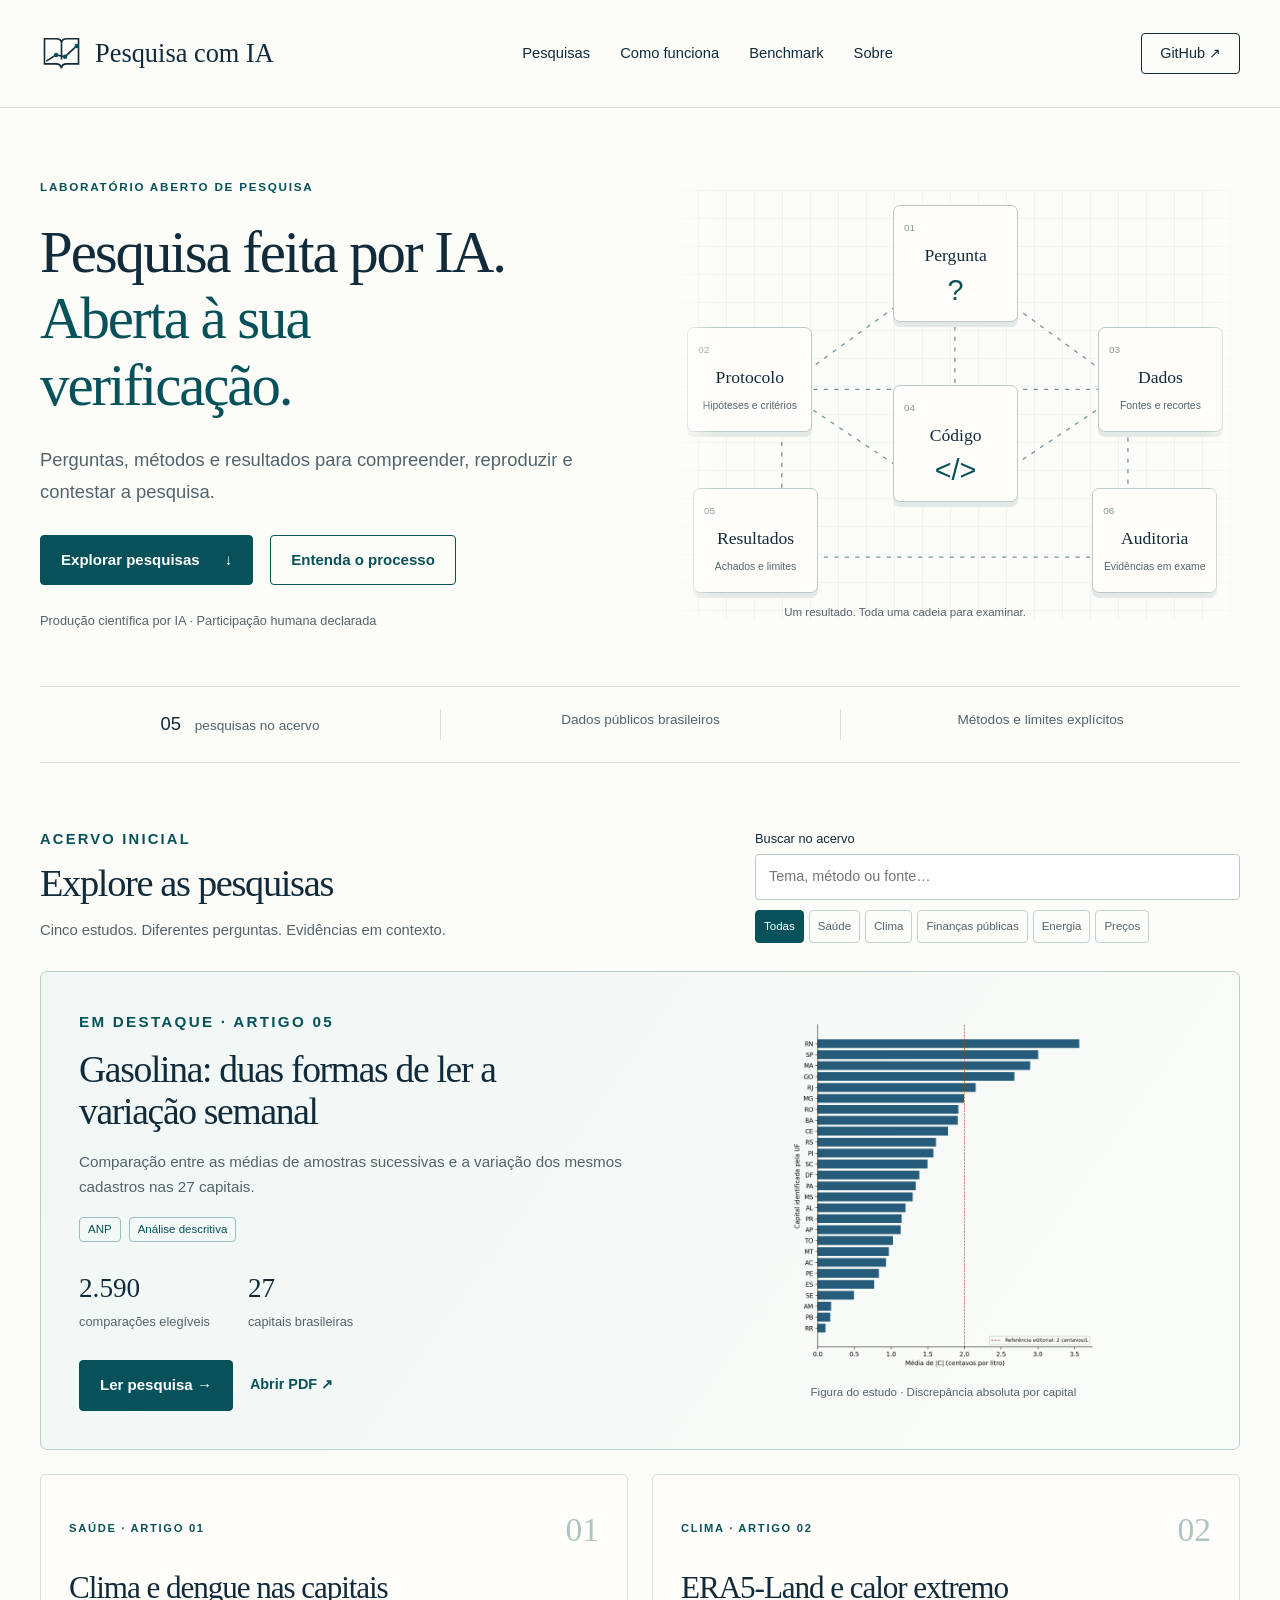
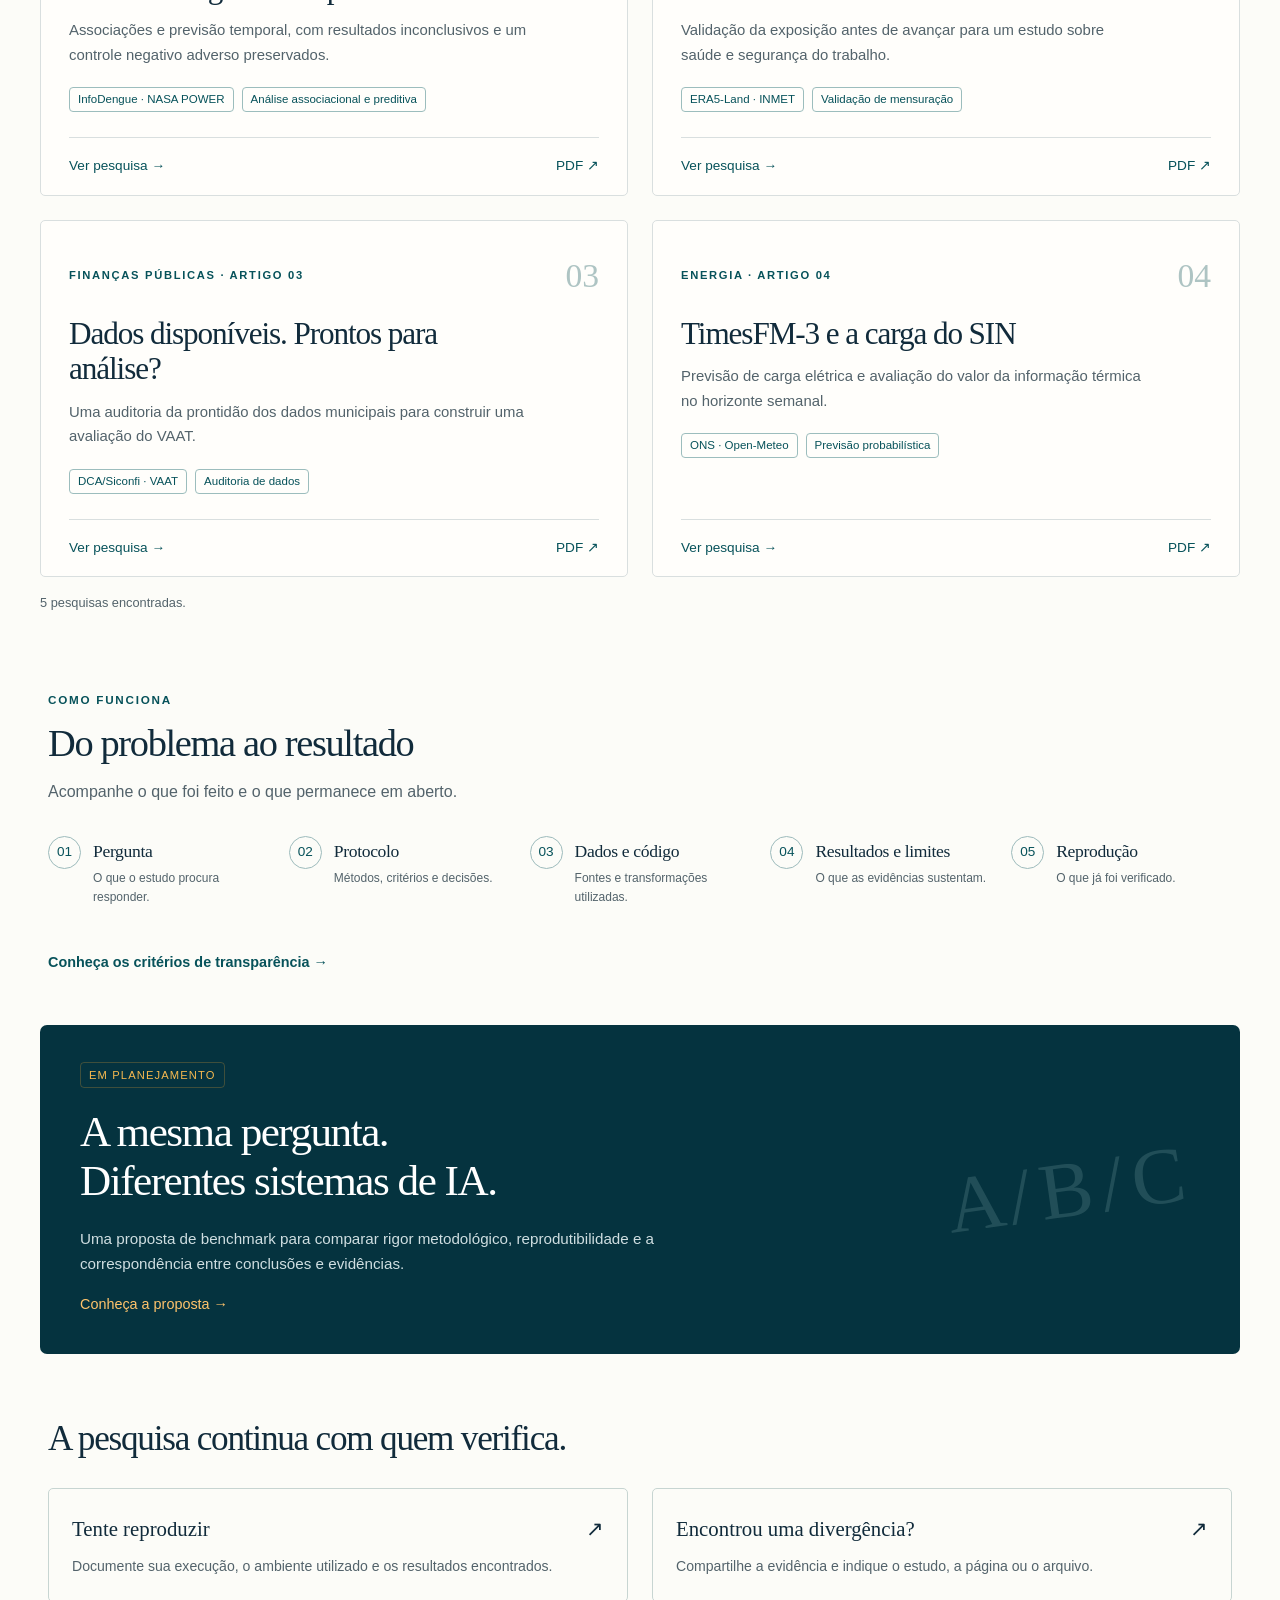
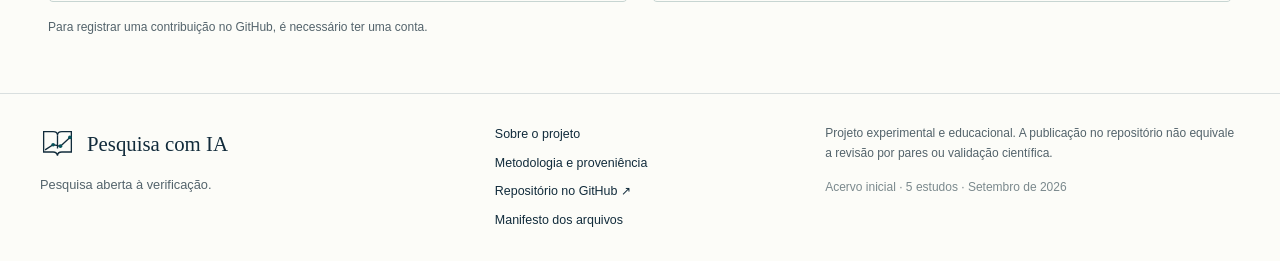
==== index.html @ 9bed21d7 "Publica edição inicial com cinco estudos e sete PDFs Homepage, páginas dos estudos, metodologia, man" ====
<!doctype html><html lang="pt-BR"><head><meta charset="utf-8"><meta name="viewport" content="width=device-width, initial-scale=1"><title>Pesquisa aberta à verificação | Pesquisa com IA</title><meta name="description" content="Cinco pesquisas conduzidas por IA sobre dados públicos brasileiros. Consulte os manuscritos, os métodos e os limites de cada estudo."><meta name="theme-color" content="#073d45"><link rel="canonical" href="https://pesquisacomia.com.br/"><link rel="icon" href="favicon.svg" type="image/svg+xml"><link rel="stylesheet" href="style.css"><script src="app.js" defer></script></head><body><a class="skip" href="#conteudo">Pular para o conteúdo</a><header class="header"><a class="brand" href="index.html"><svg viewBox="0 0 48 44" aria-hidden="true"><path d="M5 5h13q6 0 6 5 0-5 6-5h13v28H30q-6 0-6 5-1-5-6-5H5Z"/><path d="M24 10v18M7 30l11-7 10 2 13-12"/><circle cx="18" cy="23" r="2.5"/><circle cx="28" cy="25" r="2.5"/><circle cx="41" cy="13" r="2.5"/></svg><span>Pesquisa com IA</span></a><nav aria-label="Navegação principal"><a href="index.html#pesquisas">Pesquisas</a><a href="metodologia.html">Como funciona</a><a href="index.html#benchmark">Benchmark</a><a href="sobre.html">Sobre</a></nav><a class="github" href="https://github.com/ltbltbltb2/pesquisacomia">GitHub <span aria-hidden="true">↗</span></a></header><main id="conteudo"><section class="hero"><div class="hero-copy"><p class="eyebrow">LABORATÓRIO ABERTO DE PESQUISA</p><h1>Pesquisa feita por IA.<br><em>Aberta à sua<br class="desktop-break"> verificação.</em></h1><p class="lead">Perguntas, métodos e resultados para compreender, reproduzir e contestar a pesquisa.</p><div class="actions"><a class="button" href="#pesquisas">Explorar pesquisas <span aria-hidden="true">↓</span></a><a class="button secondary" href="metodologia.html">Entenda o processo</a></div><p class="hero-caption">Produção científica por IA · Participação humana declarada</p></div><div class="evidence-map" role="img" aria-label="Cadeia de evidências: pergunta, protocolo, dados, código, resultados e auditoria"><svg class="connections" viewBox="0 0 520 410" aria-hidden="true"><path d="M260 70L95 190L260 300L425 190Z M260 70V300 M95 190H425 M95 190V350H425V190"/></svg><div class="map-node question"><span>01</span><strong>Pergunta</strong><b>?</b></div><div class="map-node protocol"><span>02</span><strong>Protocolo</strong><i>Hipóteses e critérios</i></div><div class="map-node data"><span>03</span><strong>Dados</strong><i>Fontes e recortes</i></div><div class="map-node code"><span>04</span><strong>Código</strong><b>&lt;/&gt;</b></div><div class="map-node results"><span>05</span><strong>Resultados</strong><i>Achados e limites</i></div><div class="map-node audit"><span>06</span><strong>Auditoria</strong><i>Evidências em exame</i></div><p>Um resultado. Toda uma cadeia para examinar.</p></div></section>
<div class="fact-strip"><span><strong>05</strong> pesquisas no acervo</span><span>Dados públicos brasileiros</span><span>Métodos e limites explícitos</span></div>
<section id="pesquisas" class="research"><div class="section-head"><div><p class="eyebrow">ACERVO INICIAL</p><h2>Explore as pesquisas</h2><p>Cinco estudos. Diferentes perguntas. Evidências em contexto.</p></div><div class="search-controls" hidden><label for="search">Buscar no acervo</label><input id="search" type="search" placeholder="Tema, método ou fonte…"><div class="filters" role="group" aria-label="Filtrar por tema"><button type="button" data-filter="Todas" aria-pressed="true">Todas</button><button type="button" data-filter="Saúde" aria-pressed="false">Saúde</button><button type="button" data-filter="Clima" aria-pressed="false">Clima</button><button type="button" data-filter="Finanças públicas" aria-pressed="false">Finanças públicas</button><button type="button" data-filter="Energia" aria-pressed="false">Energia</button><button type="button" data-filter="Preços" aria-pressed="false">Preços</button></div></div></div>
<article class="featured" data-category="Preços" data-search="Gasolina ANP preços amostras cadastros análise descritiva"><div><p class="eyebrow">EM DESTAQUE · ARTIGO 05</p><h3><a href="pesquisa-05.html">Gasolina: duas formas de ler a variação semanal</a></h3><p>Comparação entre as médias de amostras sucessivas e a variação dos mesmos cadastros nas 27 capitais.</p><div class="tags"><span>ANP</span><span>Análise descritiva</span></div><div class="feature-facts"><div><strong>2.590</strong><span>comparações elegíveis</span></div><div><strong>27</strong><span>capitais brasileiras</span></div></div><div class="actions"><a class="button" href="pesquisa-05.html">Ler pesquisa →</a><a class="text-link" href="artigo-05.pdf">Abrir PDF ↗</a></div></div><figure><img src="gasolina-capitais.png" alt="Gráfico do artigo 5: discrepância absoluta média por capital, com referência editorial de dois centavos" width="1000" height="1100"><figcaption>Figura do estudo · Discrepância absoluta por capital</figcaption></figure></article>
<div class="study-grid"><article class="study-card" data-category="Saúde" data-search="Clima e dengue nas capitais Clima e dengue nas 27 capitais brasileiras: associações não lineares e valor preditivo incremental em validação temporal retrospectiva, 2021–2025 Saúde InfoDengue · NASA POWER Análise associacional e preditiva"><div class="card-top"><span class="eyebrow">Saúde · ARTIGO 01</span><span class="article-num" aria-hidden="true">01</span></div><h3><a href="pesquisa-01.html">Clima e dengue nas capitais</a></h3><p>Associações e previsão temporal, com resultados inconclusivos e um controle negativo adverso preservados.</p><div class="tags"><span>InfoDengue · NASA POWER</span><span>Análise associacional e preditiva</span></div><div class="card-bottom"><a href="pesquisa-01.html">Ver pesquisa <span aria-hidden="true">→</span></a><a href="artigo-01.pdf" aria-label="Abrir PDF do artigo 01">PDF ↗</a></div></article><article class="study-card" data-category="Clima" data-search="ERA5-Land e calor extremo ERA5-Land como proxy de calor extremo para saúde e segurança do trabalho: validação pré-especificada em 457 segmentos de estações automáticas do INMET, Brasil, 2007–2018 Clima ERA5-Land · INMET Validação de mensuração"><div class="card-top"><span class="eyebrow">Clima · ARTIGO 02</span><span class="article-num" aria-hidden="true">02</span></div><h3><a href="pesquisa-02.html">ERA5-Land e calor extremo</a></h3><p>Validação da exposição antes de avançar para um estudo sobre saúde e segurança do trabalho.</p><div class="tags"><span>ERA5-Land · INMET</span><span>Validação de mensuração</span></div><div class="card-bottom"><a href="pesquisa-02.html">Ver pesquisa <span aria-hidden="true">→</span></a><a href="artigo-02.pdf" aria-label="Abrir PDF do artigo 02">PDF ↗</a></div></article><article class="study-card" data-category="Finanças públicas" data-search="Dados disponíveis. Prontos para análise? Disponibilidade formal não é prontidão analítica: auditoria reprodutível da DCA/Siconfi para avaliação municipal do VAAT Finanças públicas DCA/Siconfi · VAAT Auditoria de dados"><div class="card-top"><span class="eyebrow">Finanças públicas · ARTIGO 03</span><span class="article-num" aria-hidden="true">03</span></div><h3><a href="pesquisa-03.html">Dados disponíveis. Prontos para análise?</a></h3><p>Uma auditoria da prontidão dos dados municipais para construir uma avaliação do VAAT.</p><div class="tags"><span>DCA/Siconfi · VAAT</span><span>Auditoria de dados</span></div><div class="card-bottom"><a href="pesquisa-03.html">Ver pesquisa <span aria-hidden="true">→</span></a><a href="artigo-03.pdf" aria-label="Abrir PDF do artigo 03">PDF ↗</a></div></article><article class="study-card" data-category="Energia" data-search="TimesFM-3 e a carga do SIN TimesFM-3 zero-shot na previsão pontual e probabilística da carga horária do SIN: valor da proxy térmica futura no horizonte semanal e ausência de evidência de ganho multivariado global Energia ONS · Open-Meteo Previsão probabilística"><div class="card-top"><span class="eyebrow">Energia · ARTIGO 04</span><span class="article-num" aria-hidden="true">04</span></div><h3><a href="pesquisa-04.html">TimesFM-3 e a carga do SIN</a></h3><p>Previsão de carga elétrica e avaliação do valor da informação térmica no horizonte semanal.</p><div class="tags"><span>ONS · Open-Meteo</span><span>Previsão probabilística</span></div><div class="card-bottom"><a href="pesquisa-04.html">Ver pesquisa <span aria-hidden="true">→</span></a><a href="artigo-04.pdf" aria-label="Abrir PDF do artigo 04">PDF ↗</a></div></article></div><p class="empty" hidden>Nenhuma pesquisa encontrada. Tente outro termo ou selecione “Todas”.</p><p class="results-count" aria-live="polite" hidden>5 pesquisas encontradas.</p></section>
<section class="process"><div><p class="eyebrow">COMO FUNCIONA</p><h2>Do problema ao resultado</h2><p>Acompanhe o que foi feito e o que permanece em aberto.</p></div><ol><li><span>01</span><div><h3>Pergunta</h3><p>O que o estudo procura responder.</p></div></li><li><span>02</span><div><h3>Protocolo</h3><p>Métodos, critérios e decisões.</p></div></li><li><span>03</span><div><h3>Dados e código</h3><p>Fontes e transformações utilizadas.</p></div></li><li><span>04</span><div><h3>Resultados e limites</h3><p>O que as evidências sustentam.</p></div></li><li><span>05</span><div><h3>Reprodução</h3><p>O que já foi verificado.</p></div></li></ol><a class="text-link" href="metodologia.html">Conheça os critérios de transparência →</a></section>
<section class="benchmark" id="benchmark"><span class="badge">EM PLANEJAMENTO</span><h2>A mesma pergunta.<br>Diferentes sistemas de IA.</h2><p>Uma proposta de benchmark para comparar rigor metodológico, reprodutibilidade e a correspondência entre conclusões e evidências.</p><a href="sobre.html#benchmark">Conheça a proposta →</a><div class="benchmark-mark" aria-hidden="true">A / B / C</div></section>
<section class="participate"><h2>A pesquisa continua com quem verifica.</h2><div><a href="https://github.com/ltbltbltb2/pesquisacomia/issues/new?title=Relato%20de%20reproducao"><strong>Tente reproduzir <span>↗</span></strong><p>Documente sua execução, o ambiente utilizado e os resultados encontrados.</p></a><a href="https://github.com/ltbltbltb2/pesquisacomia/issues/new?title=Relato%20de%20divergencia"><strong>Encontrou uma divergência? <span>↗</span></strong><p>Compartilhe a evidência e indique o estudo, a página ou o arquivo.</p></a></div><p class="small">Para registrar uma contribuição no GitHub, é necessário ter uma conta.</p></section></main><footer><div><a class="brand" href="index.html"><svg viewBox="0 0 48 44" aria-hidden="true"><path d="M5 5h13q6 0 6 5 0-5 6-5h13v28H30q-6 0-6 5-1-5-6-5H5Z"/><path d="M24 10v18M7 30l11-7 10 2 13-12"/><circle cx="18" cy="23" r="2.5"/><circle cx="28" cy="25" r="2.5"/><circle cx="41" cy="13" r="2.5"/></svg><span>Pesquisa com IA</span></a><p>Pesquisa aberta à verificação.</p></div><div class="footerlinks"><a href="sobre.html">Sobre o projeto</a><a href="metodologia.html">Metodologia e proveniência</a><a href="https://github.com/ltbltbltb2/pesquisacomia">Repositório no GitHub ↗</a><a href="manifesto-arquivos.json">Manifesto dos arquivos</a></div><p class="disclaimer">Projeto experimental e educacional. A publicação no repositório não equivale a revisão por pares ou validação científica.<br><span>Acervo inicial · 5 estudos · Setembro de 2026</span></p></footer></body></html>
---- style.css ----
:root{--ink:#112b3b;--teal:#07525a;--dark:#05333f;--muted:#53636b;--line:#d9dfdf;--paper:#fcfcf8;--pale:#edf5f3;--gold:#ba7420}*{box-sizing:border-box}html{scroll-behavior:smooth;scroll-padding-top:2rem}body{margin:0;background:var(--paper);color:var(--ink);font-family:Arial,Helvetica,sans-serif;font-size:16px;line-height:1.65}a{color:inherit;text-decoration:none}a:hover{text-decoration:underline;text-underline-offset:5px}button,input{font:inherit}button,a,input{touch-action:manipulation}a:focus-visible,button:focus-visible,input:focus-visible{outline:3px solid #bb7c22;outline-offset:5px}h1,h2,h3,p{margin-top:0}h1,h2,h3{font-family:Georgia,'Times New Roman',serif;font-weight:400;line-height:1.13;letter-spacing:-.035em}h1{font-size:clamp(2.8rem,4.6vw,4.8rem)}h2{font-size:clamp(2rem,3vw,3rem)}h3{font-size:1.75rem}p{color:var(--muted)}em{font-style:normal;color:var(--teal)}img{max-width:100%;height:auto}.header,main,footer{max-width:1280px;margin:auto;padding-left:40px;padding-right:40px}.header{height:108px;display:flex;align-items:center;justify-content:space-between;border-bottom:1px solid var(--line);gap:25px}.brand{display:flex;align-items:center;gap:12px;font-family:Georgia,serif;font-size:1.65rem;white-space:nowrap;line-height:1.2}.brand svg{width:43px;height:40px;fill:none;stroke:var(--ink);stroke-width:1.8}.brand svg circle{fill:var(--teal);stroke:none}.header nav{display:flex;gap:30px;font-size:.92rem}.github{border:1px solid var(--ink);padding:8px 18px;border-radius:4px;font-size:.9rem;white-space:nowrap}.skip{position:absolute;top:-100px;left:15px;background:var(--dark);color:white;padding:12px;z-index:5}.skip:focus{top:10px}.hero{display:grid;grid-template-columns:1.05fr 1fr;gap:32px;align-items:center;padding:70px 0 55px}.eyebrow{font-family:Arial,Helvetica,sans-serif;font-weight:700;letter-spacing:.15em;font-size:.73rem;line-height:1.6;text-transform:uppercase;color:var(--teal);margin-bottom:23px}.hero h1{margin-bottom:25px}.lead{font-size:1.15rem;max-width:620px;line-height:1.7}.actions{display:flex;align-items:center;gap:17px;flex-wrap:wrap;margin-top:28px}.button{display:inline-flex;align-items:center;justify-content:center;gap:25px;background:var(--teal);color:#fff;border:1px solid var(--teal);border-radius:4px;padding:13px 20px;font-size:.94rem;line-height:1.5;font-weight:600}.button:hover{background:var(--dark);text-decoration:none}.secondary{background:transparent;color:var(--teal)}.secondary:hover{background:var(--pale)}.hero-caption{font-size:.8rem;margin:25px 0 0}.evidence-map{height:430px;position:relative;background-image:linear-gradient(#d8e5df55 1px,transparent 1px),linear-gradient(90deg,#d8e5df55 1px,transparent 1px);background-size:28px 28px;mask-image:linear-gradient(90deg,transparent,#000 8%,#000 94%,transparent)}.connections{position:absolute;width:100%;height:100%;fill:none;stroke:#729396;stroke-width:1.2;stroke-dasharray:4 6}.map-node{position:absolute;width:125px;min-height:105px;background:#fffefb;border:1px solid #bbc9c8;border-radius:7px;box-shadow:0 5px 0 #e3e9e6;display:flex;flex-direction:column;align-items:center;padding:14px 10px;gap:5px}.map-node>span{font-size:.62rem;color:#7c9494;align-self:flex-start}.map-node strong{font-family:Georgia,serif;font-weight:400;font-size:1.1rem}.map-node b{font-size:1.8rem;color:var(--teal);font-weight:400;line-height:1.1}.map-node i{font-size:.65rem;font-style:normal;color:var(--muted)}.question{top:15px;left:calc(50% - 62px)}.protocol{top:137px;left:3%}.data{top:137px;right:3%}.code{top:195px;left:calc(50% - 62px)}.results{top:298px;left:4%}.audit{top:298px;right:4%}.evidence-map>p{position:absolute;bottom:-14px;font-size:.72rem;left:20%;text-align:center}.fact-strip{border-top:1px solid var(--line);border-bottom:1px solid var(--line);display:grid;grid-template-columns:repeat(3,1fr);padding:22px 0;font-size:.85rem;color:var(--muted);text-align:center}.fact-strip span+span{border-left:1px solid var(--line)}.fact-strip strong{font-size:1.15rem;color:var(--ink);font-weight:400;margin-right:10px}.research{padding-top:65px}.section-head{display:flex;justify-content:space-between;align-items:flex-end;gap:25px;margin-bottom:28px}.section-head .eyebrow{margin-bottom:10px}.section-head h2{margin-bottom:13px}.section-head p{margin-bottom:0;font-size:.92rem}.search-controls{max-width:485px;width:43%}.search-controls label{display:block;font-size:.8rem;margin-bottom:5px}.search-controls input{border:1px solid #b8c9c9;background:#fff;border-radius:4px;width:100%;padding:10px 13px;font-size:.9rem}.filters{display:flex;gap:5px;flex-wrap:wrap;margin-top:10px}.filters button{font-size:.72rem;line-height:1.3;background:transparent;border:1px solid #c5d1d1;border-radius:4px;padding:8px;cursor:pointer;color:var(--muted)}.filters button[aria-pressed=true]{background:var(--teal);color:white;border-color:var(--teal)}.featured{background:linear-gradient(125deg,#f0f7f5,#fafcf9);border:1px solid #b7cecd;border-radius:7px;display:grid;grid-template-columns:1.1fr 1fr;gap:40px;padding:38px;margin-bottom:24px;align-items:center}.featured .eyebrow{margin-bottom:15px}.featured h3{font-size:2.35rem;max-width:490px;margin-bottom:15px}.featured p{font-size:.95rem}.tags{display:flex;flex-wrap:wrap;gap:8px;font-size:.72rem;color:var(--teal);margin:18px 0}.tags span{border:1px solid #9cbdbd;border-radius:4px;padding:2px 8px}.feature-facts{display:flex;gap:38px;margin:24px 0}.feature-facts>div{display:flex;flex-direction:column}.feature-facts strong{font-size:1.7rem;font-weight:400;font-family:Georgia,serif}.feature-facts span{font-size:.8rem;color:var(--muted)}.text-link{font-size:.9rem;color:var(--teal);font-weight:600}.featured figure{margin:0;text-align:center}.featured figure img{display:block;margin:auto;max-height:355px;width:auto;mix-blend-mode:multiply}.featured figcaption{font-size:.72rem;color:var(--muted);margin-top:10px}.study-grid{display:grid;grid-template-columns:1fr 1fr;gap:24px}.study-card{border:1px solid var(--line);border-radius:5px;padding:27px 28px 0;background:#fffefb;display:flex;flex-direction:column}.card-top{display:flex;justify-content:space-between;align-items:center}.card-top .eyebrow{margin:0;font-size:.7rem}.article-num{font-family:Georgia,serif;font-size:2.1rem;color:#aec4c3}.study-card h3{font-size:1.95rem;margin:13px 0;max-width:420px}.study-card p{font-size:.93rem;margin-bottom:0;max-width:460px}.study-card .tags{margin:20px 0 25px}.card-bottom{display:flex;justify-content:space-between;border-top:1px solid var(--line);padding:17px 0;margin-top:auto;font-size:.85rem;color:var(--teal)}.empty{padding:35px;border:1px dashed var(--line);text-align:center}.results-count{font-size:.8rem;margin-top:15px}.process{padding:65px 8px 50px}.process h2{margin-bottom:14px}.process .eyebrow{margin-bottom:12px}.process ol{list-style:none;padding:0;display:grid;grid-template-columns:repeat(5,1fr);gap:20px;margin:30px 0}.process li{display:flex;gap:12px}.process li>span{border:1px solid #9dbbbc;border-radius:50%;height:33px;min-width:33px;display:grid;place-items:center;font-size:.85rem;color:var(--teal)}.process h3{font-size:1.1rem;letter-spacing:-.02em;margin:6px 0 8px}.process li p{font-size:.75rem;line-height:1.55}.benchmark{background:var(--dark);color:white;padding:36px 40px;border-radius:7px;position:relative;overflow:hidden}.badge{display:inline-block;font-size:.7rem;letter-spacing:.1em;color:#f4b84f;border:1px solid #b4883855;border-radius:4px;padding:3px 8px;margin-bottom:20px}.benchmark h2{font-size:2.7rem;margin-bottom:20px;position:relative;z-index:1;max-width:65%}.benchmark p{color:#cfdee1;max-width:650px;font-size:.95rem;position:relative;z-index:1}.benchmark>a{color:#ffc46c;font-size:.9rem}.benchmark-mark{position:absolute;right:5%;top:30%;font-family:Georgia,serif;font-size:5rem;color:#89b0b038;letter-spacing:-.07em;transform:rotate(-8deg)}.participate{padding:65px 8px 35px}.participate h2{font-size:2.2rem}.participate>div{display:grid;grid-template-columns:1fr 1fr;gap:24px}.participate>div>a{display:block;border:1px solid #c7d5d2;padding:23px;border-radius:5px}.participate strong{display:flex;justify-content:space-between;font-family:Georgia,serif;font-size:1.3rem;font-weight:400}.participate p{margin:9px 0 0;font-size:.88rem}.participate .small{font-size:.75rem;margin-top:16px}footer{border-top:1px solid var(--line);padding-top:30px;padding-bottom:30px;display:grid;grid-template-columns:1fr .7fr 1fr;gap:40px;margin-top:20px}footer .brand{font-size:1.3rem}footer .brand svg{width:35px}footer p{font-size:.8rem;margin:10px 0}footer .footerlinks{display:flex;flex-direction:column;gap:8px;font-size:.78rem}footer .disclaimer{font-size:.75rem;margin-top:0}footer .disclaimer span{display:block;margin-top:14px;color:#7b898d}.detail{padding:40px 0 65px}.back{display:block;color:var(--teal);font-size:.9rem;margin-bottom:40px}.detail h1{font-size:clamp(2.2rem,3.5vw,3.7rem);max-width:1060px}.detail-lead{font-size:1.2rem;max-width:870px}.detail-layout{display:grid;grid-template-columns:1.8fr 1fr;gap:65px;margin-top:45px}.detail-layout section{margin-bottom:35px}.detail h2{font-size:1.8rem;margin-bottom:16px}.detail-layout aside{align-self:start;position:sticky;top:25px;border:1px solid var(--line);border-radius:5px;padding:25px;background:#f1f6f3}.detail-layout aside .button{width:100%;gap:5px}.download{display:block;color:var(--teal);font-size:.9rem;text-align:center;margin:15px 0}.detail-layout aside h2{font-size:1.4rem}.stat{display:flex;flex-direction:column;border-bottom:1px solid #c4d5d3;padding-bottom:22px;margin-bottom:25px}.stat strong{font-family:Georgia,serif;font-size:3rem;font-weight:400;color:var(--teal)}.stat span{font-size:.85rem}.small{font-size:.8rem}hr{border:0;border-top:1px solid var(--line);margin:25px 0}.limit-box{border-left:3px solid #b37b2c;padding:20px 25px;background:#faf5ec}.prose{max-width:850px;margin:65px auto 90px}.prose h1{margin-bottom:35px}.prose h2{font-size:2rem;margin:40px 0 20px}.prose p{font-size:1.06rem;line-height:1.8}.prose p a{text-decoration:underline;color:var(--teal)}.method-list{padding-left:22px;color:var(--muted)}.method-list li{padding:9px 0 9px 8px}.method-list strong{color:var(--ink)}.definitions{display:grid;grid-template-columns:1fr 1fr;gap:25px}.definitions section{padding:22px;border:1px solid var(--line)}.definitions h3{font-size:1.4rem}.definitions p{font-size:.94rem;margin:0}[hidden]{display:none!important}
@media(max-width:1000px){.header,main,footer{padding-left:25px;padding-right:25px}.header{gap:15px}.header nav{gap:18px;font-size:.85rem}.brand{font-size:1.4rem}.hero{gap:15px}.hero h1{font-size:3.5rem}.map-node{width:105px}.question,.code{left:calc(50% - 52px)}.map-node i{font-size:.61rem}.section-head{display:block}.search-controls{width:100%;max-width:none;margin-top:25px}.featured{gap:20px;padding:25px}.featured h3{font-size:2rem}.process ol{gap:12px}.process li{display:block}.process h3{margin-top:14px}.benchmark h2{max-width:85%}.detail-layout{gap:30px}footer{gap:25px;grid-template-columns:1fr 1fr}footer .disclaimer{grid-column:1/-1;max-width:750px}}
@media(max-width:700px){body{font-size:16px}.header,main,footer{padding-left:20px;padding-right:20px}.header{height:auto;min-height:100px;padding-top:20px;padding-bottom:15px;flex-wrap:wrap;gap:17px}.brand{font-size:1.4rem}.header .brand svg{width:35px}.header nav{order:3;justify-content:space-between;width:100%;font-size:.85rem;gap:12px}.github{font-size:.8rem;padding:6px 10px}.hero{grid-template-columns:1fr;padding:42px 0 30px}.hero h1{font-size:clamp(2.7rem,9vw,3.7rem);line-height:1.08}.desktop-break{display:none}.hero-copy .lead{font-size:1rem}.hero-caption{font-size:.75rem}.evidence-map{display:none}.eyebrow{font-size:.69rem}.fact-strip{grid-template-columns:1fr;gap:10px;text-align:left;padding:18px}.fact-strip span+span{border:0}.fact-strip span:before{content:'—';margin-right:12px;color:#6d9495}.fact-strip strong{font-size:1rem}.research{padding-top:35px}.section-head h2{font-size:2.2rem}.filters{gap:7px}.filters button{padding:9px;font-size:.78rem}.featured{grid-template-columns:1fr;padding:23px}.featured h3{font-size:2.1rem}.featured figure{border-top:1px solid var(--line);padding-top:20px}.featured figure img{max-height:380px;max-width:100%}.featured figcaption{font-size:.72rem}.study-grid{grid-template-columns:1fr;gap:16px}.study-card{padding:22px 22px 0}.study-card h3{font-size:1.8rem}.process{padding:40px 0 30px}.process ol{grid-template-columns:1fr;gap:13px}.process li{display:flex;gap:14px}.process h3{font-size:1.2rem;margin:4px 0}.process li p{font-size:.85rem;margin-bottom:6px}.benchmark{padding:28px 24px}.benchmark h2{font-size:2rem;max-width:100%}.benchmark p{font-size:.95rem}.benchmark-mark{display:none}.participate{padding:40px 0 25px}.participate h2{font-size:2rem}.participate>div{grid-template-columns:1fr;gap:16px}footer{grid-template-columns:1fr;gap:20px}.detail{padding-top:30px}.detail .back{margin-bottom:30px}.detail h1{font-size:2.2rem;line-height:1.15}.detail-lead{font-size:1.05rem}.detail-layout{grid-template-columns:1fr;gap:20px;margin-top:30px}.detail-layout aside{position:static;grid-row:1}.detail-layout h2{font-size:1.6rem}.detail-layout .stat{margin-bottom:20px}.prose{margin:40px auto 60px}.prose h1{font-size:2.6rem}.prose h2{font-size:1.8rem}.definitions{grid-template-columns:1fr}.button{min-height:46px}.tags{font-size:.76rem}footer .disclaimer{grid-column:auto}}
@media(prefers-reduced-motion:reduce){html{scroll-behavior:auto}}
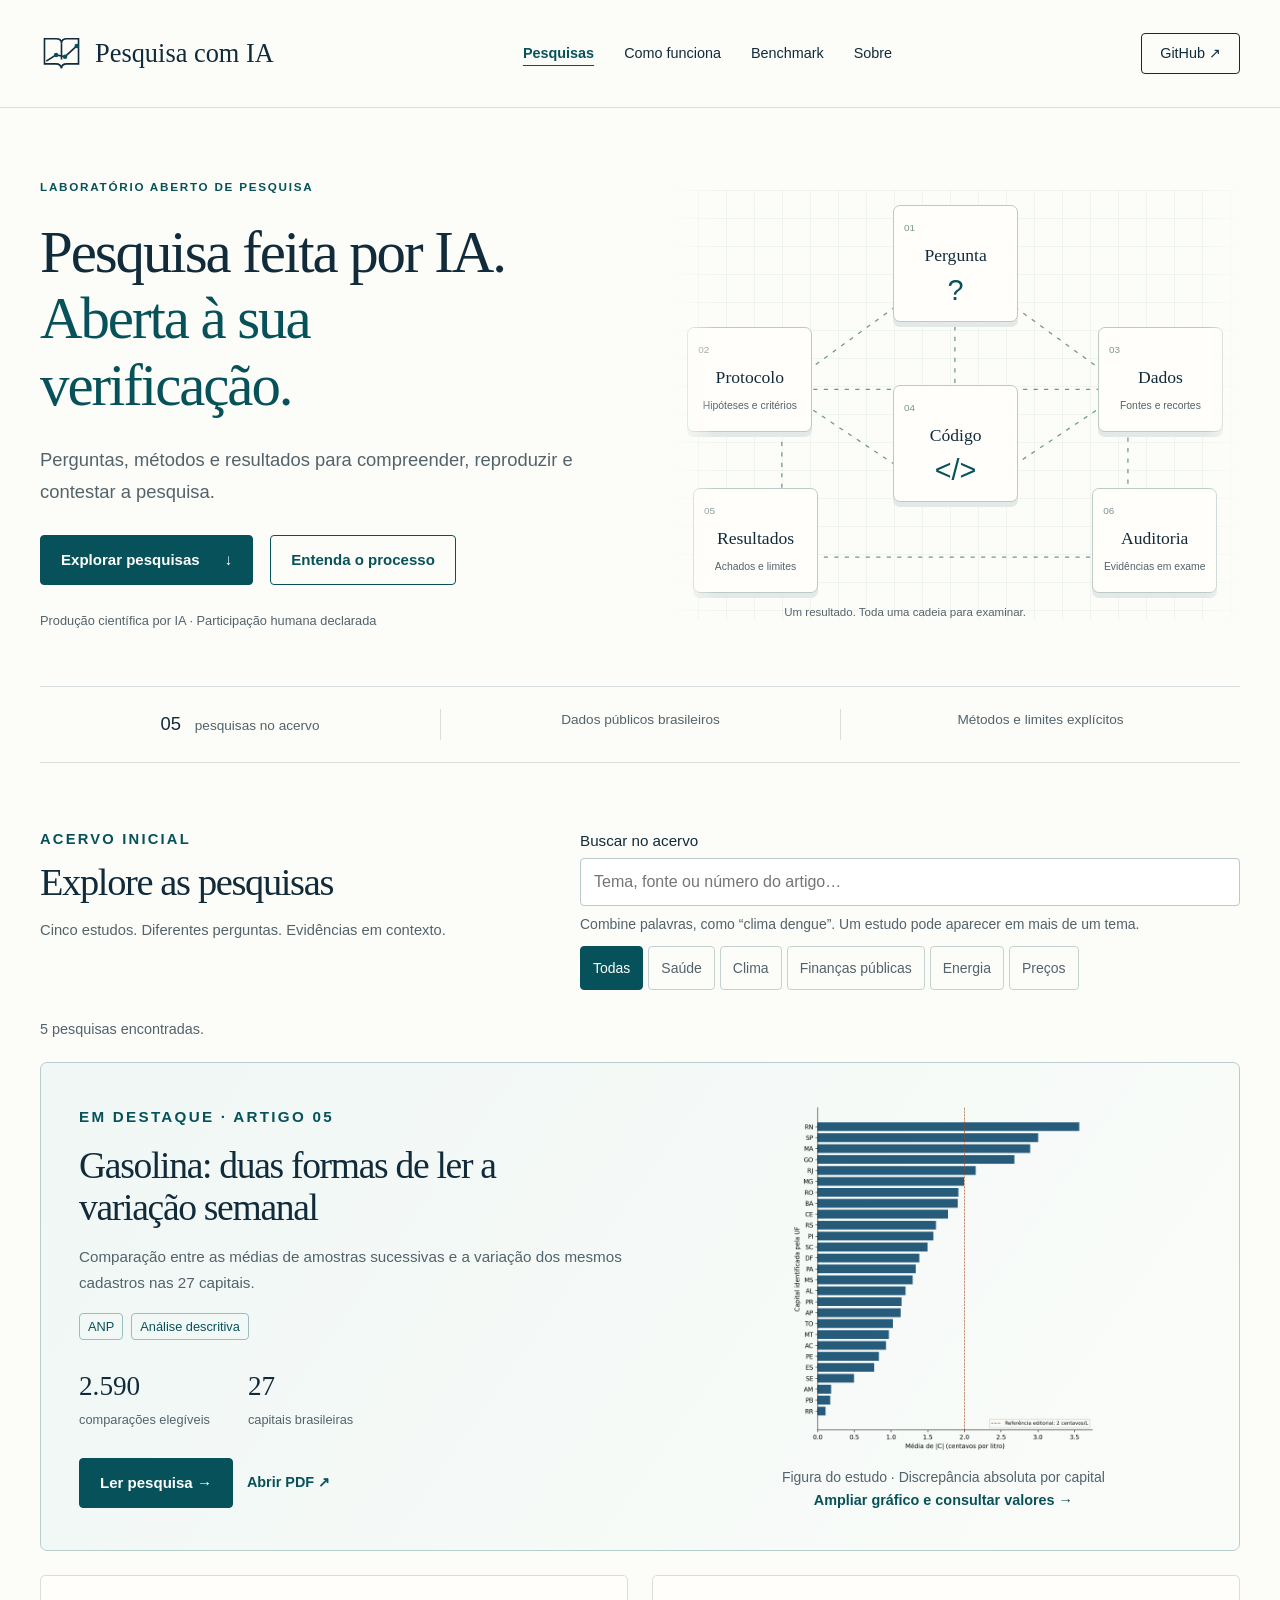
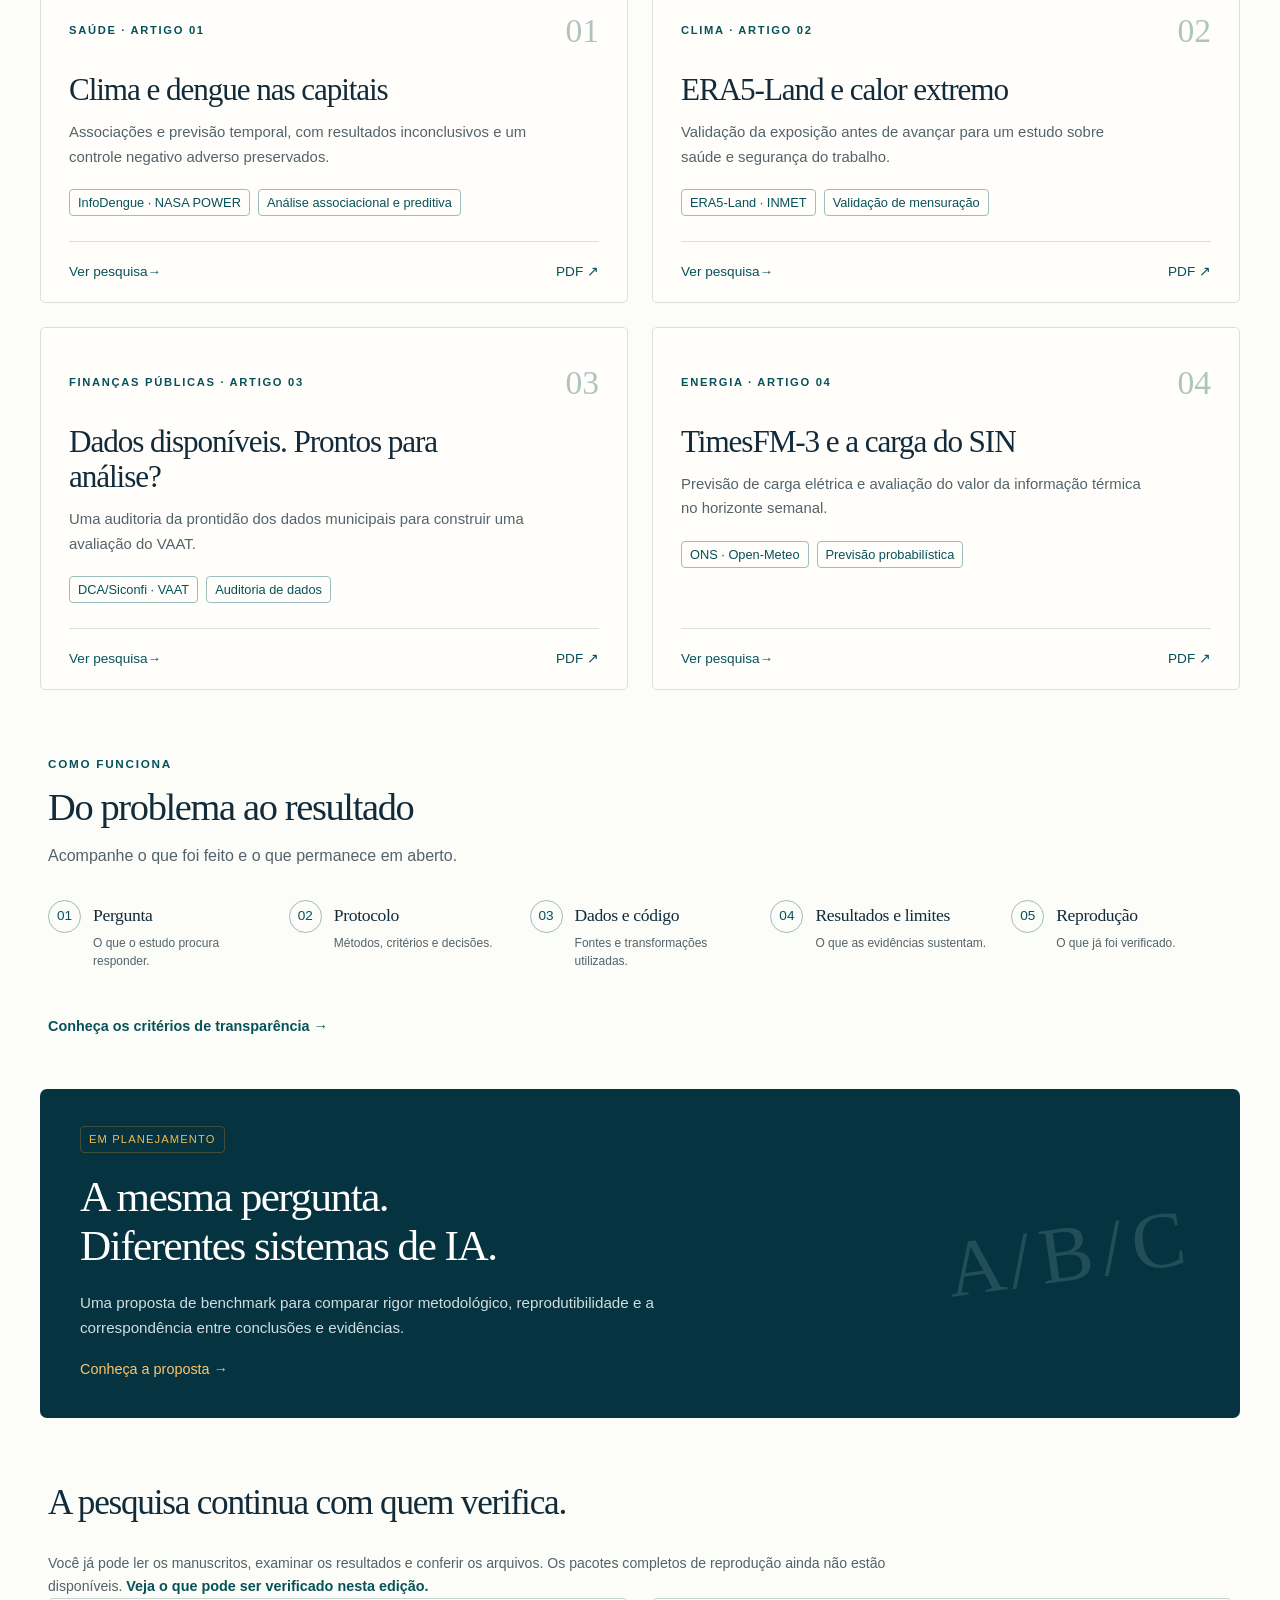
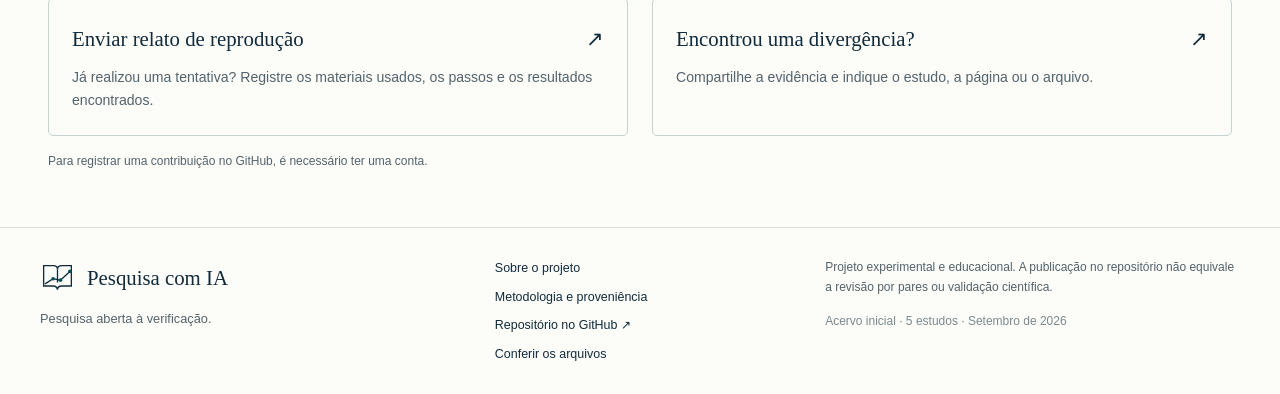
==== commit db2473a9: "Corrige busca, navegação e leitura das pesquisas A busca combina palavras e identifica artigos pelo " ====
--- a/index.html
+++ b/index.html
@@ -1,8 +1,8 @@
-<!doctype html><html lang="pt-BR"><head><meta charset="utf-8"><meta name="viewport" content="width=device-width, initial-scale=1"><title>Pesquisa aberta à verificação | Pesquisa com IA</title><meta name="description" content="Cinco pesquisas conduzidas por IA sobre dados públicos brasileiros. Consulte os manuscritos, os métodos e os limites de cada estudo."><meta name="theme-color" content="#073d45"><link rel="canonical" href="https://pesquisacomia.com.br/"><link rel="icon" href="favicon.svg" type="image/svg+xml"><link rel="stylesheet" href="style.css"><script src="app.js" defer></script></head><body><a class="skip" href="#conteudo">Pular para o conteúdo</a><header class="header"><a class="brand" href="index.html"><svg viewBox="0 0 48 44" aria-hidden="true"><path d="M5 5h13q6 0 6 5 0-5 6-5h13v28H30q-6 0-6 5-1-5-6-5H5Z"/><path d="M24 10v18M7 30l11-7 10 2 13-12"/><circle cx="18" cy="23" r="2.5"/><circle cx="28" cy="25" r="2.5"/><circle cx="41" cy="13" r="2.5"/></svg><span>Pesquisa com IA</span></a><nav aria-label="Navegação principal"><a href="index.html#pesquisas">Pesquisas</a><a href="metodologia.html">Como funciona</a><a href="index.html#benchmark">Benchmark</a><a href="sobre.html">Sobre</a></nav><a class="github" href="https://github.com/ltbltbltb2/pesquisacomia">GitHub <span aria-hidden="true">↗</span></a></header><main id="conteudo"><section class="hero"><div class="hero-copy"><p class="eyebrow">LABORATÓRIO ABERTO DE PESQUISA</p><h1>Pesquisa feita por IA.<br><em>Aberta à sua<br class="desktop-break"> verificação.</em></h1><p class="lead">Perguntas, métodos e resultados para compreender, reproduzir e contestar a pesquisa.</p><div class="actions"><a class="button" href="#pesquisas">Explorar pesquisas <span aria-hidden="true">↓</span></a><a class="button secondary" href="metodologia.html">Entenda o processo</a></div><p class="hero-caption">Produção científica por IA · Participação humana declarada</p></div><div class="evidence-map" role="img" aria-label="Cadeia de evidências: pergunta, protocolo, dados, código, resultados e auditoria"><svg class="connections" viewBox="0 0 520 410" aria-hidden="true"><path d="M260 70L95 190L260 300L425 190Z M260 70V300 M95 190H425 M95 190V350H425V190"/></svg><div class="map-node question"><span>01</span><strong>Pergunta</strong><b>?</b></div><div class="map-node protocol"><span>02</span><strong>Protocolo</strong><i>Hipóteses e critérios</i></div><div class="map-node data"><span>03</span><strong>Dados</strong><i>Fontes e recortes</i></div><div class="map-node code"><span>04</span><strong>Código</strong><b>&lt;/&gt;</b></div><div class="map-node results"><span>05</span><strong>Resultados</strong><i>Achados e limites</i></div><div class="map-node audit"><span>06</span><strong>Auditoria</strong><i>Evidências em exame</i></div><p>Um resultado. Toda uma cadeia para examinar.</p></div></section>
+<!doctype html><html lang="pt-BR"><head><meta charset="utf-8"><meta name="viewport" content="width=device-width, initial-scale=1"><title>Pesquisa aberta à verificação | Pesquisa com IA</title><meta name="description" content="Cinco pesquisas conduzidas por IA sobre dados públicos brasileiros. Consulte os manuscritos, os métodos e os limites de cada estudo."><meta name="theme-color" content="#073d45"><link rel="canonical" href="https://pesquisacomia.com.br/"><link rel="icon" href="favicon.svg" type="image/svg+xml"><link rel="stylesheet" href="style.css"><script src="app.js" defer></script></head><body><a class="skip" href="#conteudo">Pular para o conteúdo</a><header class="header"><a class="brand" href="index.html"><svg viewBox="0 0 48 44" aria-hidden="true"><path d="M5 5h13q6 0 6 5 0-5 6-5h13v28H30q-6 0-6 5-1-5-6-5H5Z"/><path d="M24 10v18M7 30l11-7 10 2 13-12"/><circle cx="18" cy="23" r="2.5"/><circle cx="28" cy="25" r="2.5"/><circle cx="41" cy="13" r="2.5"/></svg><span>Pesquisa com IA</span></a><nav aria-label="Navegação principal"><a data-acervo href="index.html#pesquisas" aria-current="page">Pesquisas</a><a href="metodologia.html">Como funciona</a><a href="index.html#benchmark">Benchmark</a><a href="sobre.html">Sobre</a></nav><a class="github" href="https://github.com/ltbltbltb2/pesquisacomia">GitHub <span aria-hidden="true">↗</span></a></header><main id="conteudo" tabindex="-1"><section class="hero"><div class="hero-copy"><p class="eyebrow">LABORATÓRIO ABERTO DE PESQUISA</p><h1>Pesquisa feita por IA.<br><em>Aberta à sua<br class="desktop-break"> verificação.</em></h1><p class="lead">Perguntas, métodos e resultados para compreender, reproduzir e contestar a pesquisa.</p><div class="actions"><a class="button" href="#pesquisas">Explorar pesquisas <span aria-hidden="true">↓</span></a><a class="button secondary" href="metodologia.html">Entenda o processo</a></div><p class="hero-caption">Produção científica por IA · Participação humana declarada</p></div><div class="evidence-map" role="img" aria-label="Cadeia de evidências: pergunta, protocolo, dados, código, resultados e auditoria"><svg class="connections" viewBox="0 0 520 410" aria-hidden="true"><path d="M260 70L95 190L260 300L425 190Z M260 70V300 M95 190H425 M95 190V350H425V190"/></svg><div class="map-node question"><span>01</span><strong>Pergunta</strong><b>?</b></div><div class="map-node protocol"><span>02</span><strong>Protocolo</strong><i>Hipóteses e critérios</i></div><div class="map-node data"><span>03</span><strong>Dados</strong><i>Fontes e recortes</i></div><div class="map-node code"><span>04</span><strong>Código</strong><b>&lt;/&gt;</b></div><div class="map-node results"><span>05</span><strong>Resultados</strong><i>Achados e limites</i></div><div class="map-node audit"><span>06</span><strong>Auditoria</strong><i>Evidências em exame</i></div><p>Um resultado. Toda uma cadeia para examinar.</p></div></section>
 <div class="fact-strip"><span><strong>05</strong> pesquisas no acervo</span><span>Dados públicos brasileiros</span><span>Métodos e limites explícitos</span></div>
-<section id="pesquisas" class="research"><div class="section-head"><div><p class="eyebrow">ACERVO INICIAL</p><h2>Explore as pesquisas</h2><p>Cinco estudos. Diferentes perguntas. Evidências em contexto.</p></div><div class="search-controls" hidden><label for="search">Buscar no acervo</label><input id="search" type="search" placeholder="Tema, método ou fonte…"><div class="filters" role="group" aria-label="Filtrar por tema"><button type="button" data-filter="Todas" aria-pressed="true">Todas</button><button type="button" data-filter="Saúde" aria-pressed="false">Saúde</button><button type="button" data-filter="Clima" aria-pressed="false">Clima</button><button type="button" data-filter="Finanças públicas" aria-pressed="false">Finanças públicas</button><button type="button" data-filter="Energia" aria-pressed="false">Energia</button><button type="button" data-filter="Preços" aria-pressed="false">Preços</button></div></div></div>
-<article class="featured" data-category="Preços" data-search="Gasolina ANP preços amostras cadastros análise descritiva"><div><p class="eyebrow">EM DESTAQUE · ARTIGO 05</p><h3><a href="pesquisa-05.html">Gasolina: duas formas de ler a variação semanal</a></h3><p>Comparação entre as médias de amostras sucessivas e a variação dos mesmos cadastros nas 27 capitais.</p><div class="tags"><span>ANP</span><span>Análise descritiva</span></div><div class="feature-facts"><div><strong>2.590</strong><span>comparações elegíveis</span></div><div><strong>27</strong><span>capitais brasileiras</span></div></div><div class="actions"><a class="button" href="pesquisa-05.html">Ler pesquisa →</a><a class="text-link" href="artigo-05.pdf">Abrir PDF ↗</a></div></div><figure><img src="gasolina-capitais.png" alt="Gráfico do artigo 5: discrepância absoluta média por capital, com referência editorial de dois centavos" width="1000" height="1100"><figcaption>Figura do estudo · Discrepância absoluta por capital</figcaption></figure></article>
-<div class="study-grid"><article class="study-card" data-category="Saúde" data-search="Clima e dengue nas capitais Clima e dengue nas 27 capitais brasileiras: associações não lineares e valor preditivo incremental em validação temporal retrospectiva, 2021–2025 Saúde InfoDengue · NASA POWER Análise associacional e preditiva"><div class="card-top"><span class="eyebrow">Saúde · ARTIGO 01</span><span class="article-num" aria-hidden="true">01</span></div><h3><a href="pesquisa-01.html">Clima e dengue nas capitais</a></h3><p>Associações e previsão temporal, com resultados inconclusivos e um controle negativo adverso preservados.</p><div class="tags"><span>InfoDengue · NASA POWER</span><span>Análise associacional e preditiva</span></div><div class="card-bottom"><a href="pesquisa-01.html">Ver pesquisa <span aria-hidden="true">→</span></a><a href="artigo-01.pdf" aria-label="Abrir PDF do artigo 01">PDF ↗</a></div></article><article class="study-card" data-category="Clima" data-search="ERA5-Land e calor extremo ERA5-Land como proxy de calor extremo para saúde e segurança do trabalho: validação pré-especificada em 457 segmentos de estações automáticas do INMET, Brasil, 2007–2018 Clima ERA5-Land · INMET Validação de mensuração"><div class="card-top"><span class="eyebrow">Clima · ARTIGO 02</span><span class="article-num" aria-hidden="true">02</span></div><h3><a href="pesquisa-02.html">ERA5-Land e calor extremo</a></h3><p>Validação da exposição antes de avançar para um estudo sobre saúde e segurança do trabalho.</p><div class="tags"><span>ERA5-Land · INMET</span><span>Validação de mensuração</span></div><div class="card-bottom"><a href="pesquisa-02.html">Ver pesquisa <span aria-hidden="true">→</span></a><a href="artigo-02.pdf" aria-label="Abrir PDF do artigo 02">PDF ↗</a></div></article><article class="study-card" data-category="Finanças públicas" data-search="Dados disponíveis. Prontos para análise? Disponibilidade formal não é prontidão analítica: auditoria reprodutível da DCA/Siconfi para avaliação municipal do VAAT Finanças públicas DCA/Siconfi · VAAT Auditoria de dados"><div class="card-top"><span class="eyebrow">Finanças públicas · ARTIGO 03</span><span class="article-num" aria-hidden="true">03</span></div><h3><a href="pesquisa-03.html">Dados disponíveis. Prontos para análise?</a></h3><p>Uma auditoria da prontidão dos dados municipais para construir uma avaliação do VAAT.</p><div class="tags"><span>DCA/Siconfi · VAAT</span><span>Auditoria de dados</span></div><div class="card-bottom"><a href="pesquisa-03.html">Ver pesquisa <span aria-hidden="true">→</span></a><a href="artigo-03.pdf" aria-label="Abrir PDF do artigo 03">PDF ↗</a></div></article><article class="study-card" data-category="Energia" data-search="TimesFM-3 e a carga do SIN TimesFM-3 zero-shot na previsão pontual e probabilística da carga horária do SIN: valor da proxy térmica futura no horizonte semanal e ausência de evidência de ganho multivariado global Energia ONS · Open-Meteo Previsão probabilística"><div class="card-top"><span class="eyebrow">Energia · ARTIGO 04</span><span class="article-num" aria-hidden="true">04</span></div><h3><a href="pesquisa-04.html">TimesFM-3 e a carga do SIN</a></h3><p>Previsão de carga elétrica e avaliação do valor da informação térmica no horizonte semanal.</p><div class="tags"><span>ONS · Open-Meteo</span><span>Previsão probabilística</span></div><div class="card-bottom"><a href="pesquisa-04.html">Ver pesquisa <span aria-hidden="true">→</span></a><a href="artigo-04.pdf" aria-label="Abrir PDF do artigo 04">PDF ↗</a></div></article></div><p class="empty" hidden>Nenhuma pesquisa encontrada. Tente outro termo ou selecione “Todas”.</p><p class="results-count" aria-live="polite" hidden>5 pesquisas encontradas.</p></section>
+<section id="pesquisas" class="research"><div class="section-head"><div><p class="eyebrow">ACERVO INICIAL</p><h2>Explore as pesquisas</h2><p>Cinco estudos. Diferentes perguntas. Evidências em contexto.</p></div><div class="search-controls" hidden><label for="search">Buscar no acervo</label><input id="search" type="search" maxlength="200" placeholder="Tema, fonte ou número do artigo…" aria-describedby="search-help"><p id="search-help" class="small">Combine palavras, como “clima dengue”. Um estudo pode aparecer em mais de um tema.</p><div class="filters" role="group" aria-label="Filtrar por tema"><button type="button" data-filter="Todas" aria-pressed="true">Todas</button><button type="button" data-filter="Saúde" aria-pressed="false">Saúde</button><button type="button" data-filter="Clima" aria-pressed="false">Clima</button><button type="button" data-filter="Finanças públicas" aria-pressed="false">Finanças públicas</button><button type="button" data-filter="Energia" aria-pressed="false">Energia</button><button type="button" data-filter="Preços" aria-pressed="false">Preços</button></div><button class="clear-search" type="button" data-clear-search hidden>Limpar busca e filtros</button></div></div><p class="results-count" aria-live="polite" aria-atomic="true" hidden>5 pesquisas encontradas.</p>
+<article class="featured" data-id="05" data-category="Preços" data-themes="Preços" data-search="artigo 05 pesquisa 5 Gasolina: duas formas de ler a variação semanal Variações semanais da gasolina comum nas capitais brasileiras: comparação entre amostras sucessivas e cadastros comuns Comparação entre as médias de amostras sucessivas e a variação dos mesmos cadastros nas 27 capitais. Quanto divergem a mudança das médias semanais e a mudança média dos cadastros presentes nas duas semanas? ANP · Gasolina comum Análise descritiva 2024–2025 · período reservado Preços"><div><p class="eyebrow">EM DESTAQUE · ARTIGO 05</p><h3><a data-study href="pesquisa-05.html">Gasolina: duas formas de ler a variação semanal</a></h3><p>Comparação entre as médias de amostras sucessivas e a variação dos mesmos cadastros nas 27 capitais.</p><div class="tags"><span>ANP</span><span>Análise descritiva</span></div><div class="feature-facts"><div><strong>2.590</strong><span>comparações elegíveis</span></div><div><strong>27</strong><span>capitais brasileiras</span></div></div><div class="actions"><a class="button" data-study href="pesquisa-05.html">Ler pesquisa →</a><a class="text-link" href="artigo-05.pdf">Abrir PDF ↗</a></div></div><figure><a data-study href="grafico-gasolina.html" aria-label="Ampliar gráfico e consultar valores por capital"><img src="gasolina-capitais.png" alt="Gráfico do artigo 5: discrepância absoluta média por capital, com referência editorial de dois centavos" width="1400" height="1600"></a><figcaption>Figura do estudo · Discrepância absoluta por capital<br><a class="text-link" data-study href="grafico-gasolina.html">Ampliar gráfico e consultar valores →</a></figcaption></figure></article>
+<div class="study-grid"><article class="study-card" data-id="01" data-category="Saúde" data-themes="Saúde|Clima" data-search="artigo 01 pesquisa 1 Clima e dengue nas capitais Clima e dengue nas 27 capitais brasileiras: associações não lineares e valor preditivo incremental em validação temporal retrospectiva, 2021–2025 Associações e previsão temporal, com resultados inconclusivos e um controle negativo adverso preservados. O clima acrescenta informação sobre a dengue depois de considerada a memória recente da transmissão? InfoDengue · NASA POWER Análise associacional e preditiva 2021–2025 Saúde Clima"><div class="card-top"><span class="eyebrow">Saúde · ARTIGO 01</span><span class="article-num" aria-hidden="true">01</span></div><h3><a data-study href="pesquisa-01.html">Clima e dengue nas capitais</a></h3><p>Associações e previsão temporal, com resultados inconclusivos e um controle negativo adverso preservados.</p><div class="tags"><span>InfoDengue · NASA POWER</span><span>Análise associacional e preditiva</span></div><div class="card-bottom"><a data-study href="pesquisa-01.html">Ver pesquisa <span aria-hidden="true">→</span></a><a href="artigo-01.pdf" aria-label="Abrir PDF do artigo 01">PDF ↗</a></div></article><article class="study-card" data-id="02" data-category="Clima" data-themes="Clima|Saúde" data-search="artigo 02 pesquisa 2 ERA5-Land e calor extremo ERA5-Land como proxy de calor extremo para saúde e segurança do trabalho: validação pré-especificada em 457 segmentos de estações automáticas do INMET, Brasil, 2007–2018 Validação da exposição antes de avançar para um estudo sobre saúde e segurança do trabalho. A temperatura máxima diária do ERA5-Land atende aos critérios definidos para representar a exposição ao calor extremo? ERA5-Land · INMET Validação de mensuração 2007–2018 Clima Saúde"><div class="card-top"><span class="eyebrow">Clima · ARTIGO 02</span><span class="article-num" aria-hidden="true">02</span></div><h3><a data-study href="pesquisa-02.html">ERA5-Land e calor extremo</a></h3><p>Validação da exposição antes de avançar para um estudo sobre saúde e segurança do trabalho.</p><div class="tags"><span>ERA5-Land · INMET</span><span>Validação de mensuração</span></div><div class="card-bottom"><a data-study href="pesquisa-02.html">Ver pesquisa <span aria-hidden="true">→</span></a><a href="artigo-02.pdf" aria-label="Abrir PDF do artigo 02">PDF ↗</a></div></article><article class="study-card" data-id="03" data-category="Finanças públicas" data-themes="Finanças públicas" data-search="artigo 03 pesquisa 3 Dados disponíveis. Prontos para análise? Disponibilidade formal não é prontidão analítica: auditoria reprodutível da DCA/Siconfi para avaliação municipal do VAAT Uma auditoria da prontidão dos dados municipais para construir uma avaliação do VAAT. A representação da DCA na API do Siconfi permite construir um desfecho municipal comparável de despesa paga em Educação, sem imputação? DCA/Siconfi · VAAT Auditoria de dados 2021–2025 Finanças públicas"><div class="card-top"><span class="eyebrow">Finanças públicas · ARTIGO 03</span><span class="article-num" aria-hidden="true">03</span></div><h3><a data-study href="pesquisa-03.html">Dados disponíveis. Prontos para análise?</a></h3><p>Uma auditoria da prontidão dos dados municipais para construir uma avaliação do VAAT.</p><div class="tags"><span>DCA/Siconfi · VAAT</span><span>Auditoria de dados</span></div><div class="card-bottom"><a data-study href="pesquisa-03.html">Ver pesquisa <span aria-hidden="true">→</span></a><a href="artigo-03.pdf" aria-label="Abrir PDF do artigo 03">PDF ↗</a></div></article><article class="study-card" data-id="04" data-category="Energia" data-themes="Energia" data-search="artigo 04 pesquisa 4 TimesFM-3 e a carga do SIN TimesFM-3 zero-shot na previsão pontual e probabilística da carga horária do SIN: valor da proxy térmica futura no horizonte semanal e ausência de evidência de ganho multivariado global Previsão de carga elétrica e avaliação do valor da informação térmica no horizonte semanal. A modelagem conjunta e a informação térmica futura melhoram a previsão da carga elétrica dos quatro subsistemas? ONS · Open-Meteo Previsão probabilística 2025–2026 · avaliação Energia"><div class="card-top"><span class="eyebrow">Energia · ARTIGO 04</span><span class="article-num" aria-hidden="true">04</span></div><h3><a data-study href="pesquisa-04.html">TimesFM-3 e a carga do SIN</a></h3><p>Previsão de carga elétrica e avaliação do valor da informação térmica no horizonte semanal.</p><div class="tags"><span>ONS · Open-Meteo</span><span>Previsão probabilística</span></div><div class="card-bottom"><a data-study href="pesquisa-04.html">Ver pesquisa <span aria-hidden="true">→</span></a><a href="artigo-04.pdf" aria-label="Abrir PDF do artigo 04">PDF ↗</a></div></article></div><div class="empty" hidden><p id="empty-message">Nenhuma pesquisa encontrada.</p><button class="button secondary" type="button" data-clear-search>Limpar busca e filtros</button></div></section>
 <section class="process"><div><p class="eyebrow">COMO FUNCIONA</p><h2>Do problema ao resultado</h2><p>Acompanhe o que foi feito e o que permanece em aberto.</p></div><ol><li><span>01</span><div><h3>Pergunta</h3><p>O que o estudo procura responder.</p></div></li><li><span>02</span><div><h3>Protocolo</h3><p>Métodos, critérios e decisões.</p></div></li><li><span>03</span><div><h3>Dados e código</h3><p>Fontes e transformações utilizadas.</p></div></li><li><span>04</span><div><h3>Resultados e limites</h3><p>O que as evidências sustentam.</p></div></li><li><span>05</span><div><h3>Reprodução</h3><p>O que já foi verificado.</p></div></li></ol><a class="text-link" href="metodologia.html">Conheça os critérios de transparência →</a></section>
 <section class="benchmark" id="benchmark"><span class="badge">EM PLANEJAMENTO</span><h2>A mesma pergunta.<br>Diferentes sistemas de IA.</h2><p>Uma proposta de benchmark para comparar rigor metodológico, reprodutibilidade e a correspondência entre conclusões e evidências.</p><a href="sobre.html#benchmark">Conheça a proposta →</a><div class="benchmark-mark" aria-hidden="true">A / B / C</div></section>
-<section class="participate"><h2>A pesquisa continua com quem verifica.</h2><div><a href="https://github.com/ltbltbltb2/pesquisacomia/issues/new?title=Relato%20de%20reproducao"><strong>Tente reproduzir <span>↗</span></strong><p>Documente sua execução, o ambiente utilizado e os resultados encontrados.</p></a><a href="https://github.com/ltbltbltb2/pesquisacomia/issues/new?title=Relato%20de%20divergencia"><strong>Encontrou uma divergência? <span>↗</span></strong><p>Compartilhe a evidência e indique o estudo, a página ou o arquivo.</p></a></div><p class="small">Para registrar uma contribuição no GitHub, é necessário ter uma conta.</p></section></main><footer><div><a class="brand" href="index.html"><svg viewBox="0 0 48 44" aria-hidden="true"><path d="M5 5h13q6 0 6 5 0-5 6-5h13v28H30q-6 0-6 5-1-5-6-5H5Z"/><path d="M24 10v18M7 30l11-7 10 2 13-12"/><circle cx="18" cy="23" r="2.5"/><circle cx="28" cy="25" r="2.5"/><circle cx="41" cy="13" r="2.5"/></svg><span>Pesquisa com IA</span></a><p>Pesquisa aberta à verificação.</p></div><div class="footerlinks"><a href="sobre.html">Sobre o projeto</a><a href="metodologia.html">Metodologia e proveniência</a><a href="https://github.com/ltbltbltb2/pesquisacomia">Repositório no GitHub ↗</a><a href="manifesto-arquivos.json">Manifesto dos arquivos</a></div><p class="disclaimer">Projeto experimental e educacional. A publicação no repositório não equivale a revisão por pares ou validação científica.<br><span>Acervo inicial · 5 estudos · Setembro de 2026</span></p></footer></body></html>+<section class="participate"><h2>A pesquisa continua com quem verifica.</h2><p>Você já pode ler os manuscritos, examinar os resultados e conferir os arquivos. Os pacotes completos de reprodução ainda não estão disponíveis. <a class="text-link" href="metodologia.html#verificar">Veja o que pode ser verificado nesta edição.</a></p><div><a href="https://github.com/ltbltbltb2/pesquisacomia/issues/new?title=Relato%20de%20reproducao"><strong>Enviar relato de reprodução <span>↗</span></strong><p>Já realizou uma tentativa? Registre os materiais usados, os passos e os resultados encontrados.</p></a><a href="https://github.com/ltbltbltb2/pesquisacomia/issues/new?title=Relato%20de%20divergencia"><strong>Encontrou uma divergência? <span>↗</span></strong><p>Compartilhe a evidência e indique o estudo, a página ou o arquivo.</p></a></div><p class="small">Para registrar uma contribuição no GitHub, é necessário ter uma conta.</p></section></main><footer><div><a class="brand" href="index.html"><svg viewBox="0 0 48 44" aria-hidden="true"><path d="M5 5h13q6 0 6 5 0-5 6-5h13v28H30q-6 0-6 5-1-5-6-5H5Z"/><path d="M24 10v18M7 30l11-7 10 2 13-12"/><circle cx="18" cy="23" r="2.5"/><circle cx="28" cy="25" r="2.5"/><circle cx="41" cy="13" r="2.5"/></svg><span>Pesquisa com IA</span></a><p>Pesquisa aberta à verificação.</p></div><div class="footerlinks"><a href="sobre.html">Sobre o projeto</a><a href="metodologia.html">Metodologia e proveniência</a><a href="https://github.com/ltbltbltb2/pesquisacomia">Repositório no GitHub ↗</a><a data-study href="integridade.html">Conferir os arquivos</a></div><p class="disclaimer">Projeto experimental e educacional. A publicação no repositório não equivale a revisão por pares ou validação científica.<br><span>Acervo inicial · 5 estudos · Setembro de 2026</span></p></footer></body></html>
--- a/style.css
+++ b/style.css
@@ -2,3 +2,8 @@
 @media(max-width:1000px){.header,main,footer{padding-left:25px;padding-right:25px}.header{gap:15px}.header nav{gap:18px;font-size:.85rem}.brand{font-size:1.4rem}.hero{gap:15px}.hero h1{font-size:3.5rem}.map-node{width:105px}.question,.code{left:calc(50% - 52px)}.map-node i{font-size:.61rem}.section-head{display:block}.search-controls{width:100%;max-width:none;margin-top:25px}.featured{gap:20px;padding:25px}.featured h3{font-size:2rem}.process ol{gap:12px}.process li{display:block}.process h3{margin-top:14px}.benchmark h2{max-width:85%}.detail-layout{gap:30px}footer{gap:25px;grid-template-columns:1fr 1fr}footer .disclaimer{grid-column:1/-1;max-width:750px}}
 @media(max-width:700px){body{font-size:16px}.header,main,footer{padding-left:20px;padding-right:20px}.header{height:auto;min-height:100px;padding-top:20px;padding-bottom:15px;flex-wrap:wrap;gap:17px}.brand{font-size:1.4rem}.header .brand svg{width:35px}.header nav{order:3;justify-content:space-between;width:100%;font-size:.85rem;gap:12px}.github{font-size:.8rem;padding:6px 10px}.hero{grid-template-columns:1fr;padding:42px 0 30px}.hero h1{font-size:clamp(2.7rem,9vw,3.7rem);line-height:1.08}.desktop-break{display:none}.hero-copy .lead{font-size:1rem}.hero-caption{font-size:.75rem}.evidence-map{display:none}.eyebrow{font-size:.69rem}.fact-strip{grid-template-columns:1fr;gap:10px;text-align:left;padding:18px}.fact-strip span+span{border:0}.fact-strip span:before{content:'—';margin-right:12px;color:#6d9495}.fact-strip strong{font-size:1rem}.research{padding-top:35px}.section-head h2{font-size:2.2rem}.filters{gap:7px}.filters button{padding:9px;font-size:.78rem}.featured{grid-template-columns:1fr;padding:23px}.featured h3{font-size:2.1rem}.featured figure{border-top:1px solid var(--line);padding-top:20px}.featured figure img{max-height:380px;max-width:100%}.featured figcaption{font-size:.72rem}.study-grid{grid-template-columns:1fr;gap:16px}.study-card{padding:22px 22px 0}.study-card h3{font-size:1.8rem}.process{padding:40px 0 30px}.process ol{grid-template-columns:1fr;gap:13px}.process li{display:flex;gap:14px}.process h3{font-size:1.2rem;margin:4px 0}.process li p{font-size:.85rem;margin-bottom:6px}.benchmark{padding:28px 24px}.benchmark h2{font-size:2rem;max-width:100%}.benchmark p{font-size:.95rem}.benchmark-mark{display:none}.participate{padding:40px 0 25px}.participate h2{font-size:2rem}.participate>div{grid-template-columns:1fr;gap:16px}footer{grid-template-columns:1fr;gap:20px}.detail{padding-top:30px}.detail .back{margin-bottom:30px}.detail h1{font-size:2.2rem;line-height:1.15}.detail-lead{font-size:1.05rem}.detail-layout{grid-template-columns:1fr;gap:20px;margin-top:30px}.detail-layout aside{position:static;grid-row:1}.detail-layout h2{font-size:1.6rem}.detail-layout .stat{margin-bottom:20px}.prose{margin:40px auto 60px}.prose h1{font-size:2.6rem}.prose h2{font-size:1.8rem}.definitions{grid-template-columns:1fr}.button{min-height:46px}.tags{font-size:.76rem}footer .disclaimer{grid-column:auto}}
 @media(prefers-reduced-motion:reduce){html{scroll-behavior:auto}}
+/* Usabilidade: leitura, orientação e controles compartilhados. */
+main:focus{outline:none}.header nav a{display:inline-flex;align-items:center;min-height:44px}.header nav a[aria-current]{color:var(--teal);font-weight:700;text-decoration:underline;text-underline-offset:7px}.header nav{font-size:.9rem}.search-controls label{font-size:.95rem}.search-controls input{font-size:1rem;min-height:46px}.search-controls #search-help{font-size:.875rem;margin-top:7px}.filters button{min-height:44px;padding:9px 12px;font-size:.875rem}.clear-search{display:block;margin-top:12px;min-height:44px;border:1px solid var(--teal);border-radius:4px;background:transparent;color:var(--teal);padding:8px 12px;cursor:pointer}.results-count{font-size:.9rem;margin:0 0 20px}.empty p{margin-bottom:18px}.full-title,.glossary{border:1px solid var(--line);border-radius:4px;padding:12px 16px;margin-bottom:22px}.full-title summary,.glossary summary,details summary{cursor:pointer;min-height:30px;color:var(--teal);font-weight:600}.full-title p{margin:16px 0 0;font-size:1rem}.detail h1{max-width:900px;margin-bottom:20px}.detail-actions{margin-top:20px}.glossary{margin-top:28px}dt{font-weight:700;color:var(--ink);margin-top:18px}dd{color:var(--muted);margin:4px 0 18px}.file-meta{text-align:center;margin-top:0}.detail-layout aside .download{min-height:44px;display:flex;align-items:center;justify-content:center;margin:8px 0}.detail-layout aside{position:static}.detail-layout{gap:38px}.contribution-note{font-size:.875rem}.detail .tags,.tags{font-size:.8rem}.text-link{display:inline-block;line-height:1.6}.featured figcaption{font-size:.875rem}.featured figure>a{display:block}.featured figure>a:focus-visible{outline-offset:4px}.featured figure>a:hover{outline:2px solid var(--teal)}.small{font-size:.875rem}.card-bottom a{min-height:44px;display:inline-flex;align-items:center}.card-bottom{padding:8px 0}.participate strong{gap:15px}.participate>p{max-width:850px}.chart-page{max-width:950px}.chart-scroll{max-width:100%;overflow:auto;border:1px solid var(--line);border-radius:4px;background:white;margin-top:20px}.chart-scroll img{display:block;width:100%;height:auto}.chart-scroll.enlarged img{width:1400px;max-width:none}.data-table{width:100%;border-collapse:collapse;font-size:1rem}.data-table caption{text-align:left;font-weight:700;margin:12px 0}.data-table th,.data-table td{padding:12px 10px;border-bottom:1px solid var(--line);text-align:left}.data-table td{text-align:right;font-variant-numeric:tabular-nums}.data-table thead{background:var(--pale)}.file-check{padding:22px;background:var(--pale);border:1px solid var(--line);border-radius:5px}.file-check h2{margin-top:0}.file-check label{display:block;font-weight:600;margin-bottom:12px}.file-check input{display:block;width:100%;max-width:100%;font-size:1rem}#verify-result{margin:20px 0 0;font-weight:600;overflow-wrap:anywhere}.file-record{padding:20px 0;border-bottom:1px solid var(--line)}.file-record h3{font-size:1.5rem;margin-bottom:10px}.file-record p{margin-bottom:8px}.hash,code{overflow-wrap:anywhere;white-space:normal;font-size:.875rem}.hash{display:block;margin:12px 0}.manual-check{margin:30px 0}summary:focus-visible,.chart-scroll:focus-visible{outline:3px solid var(--gold);outline-offset:4px}.prose a:not(.button){text-decoration:underline;text-underline-offset:3px}details[open]>summary{margin-bottom:12px}.featured .actions{gap:14px}
+@media(max-width:700px){.detail-layout aside{grid-row:auto}.detail h1{font-size:2rem}.detail-layout{margin-top:28px}.header nav{font-size:.875rem;flex-wrap:wrap;gap:6px 12px;justify-content:flex-start}.header nav a{padding:0 3px}.header{gap:12px}.header .brand{font-size:1.25rem}.github{font-size:.875rem;min-height:44px;display:inline-flex;align-items:center}.featured{padding:20px}.featured figure img{max-height:none;width:100%}.featured h3{font-size:1.9rem}.feature-facts{gap:26px}.full-title{padding:10px 12px}.chart-page .actions{gap:12px}.data-table th,.data-table td{padding:10px 6px}.data-table th{font-size:.9rem}.file-check{padding:16px}.file-check input{font-size:.875rem}.prose h1{font-size:2.2rem;overflow-wrap:break-word}.download{font-size:1rem}.detail .actions .text-link{min-height:44px;display:inline-flex;align-items:center}.full-title summary{font-size:.9rem}.search-controls{margin-top:20px}.featured .actions .text-link{padding:10px 0}}
+@media(min-width:1001px){.section-head{align-items:flex-start}.search-controls{width:55%;max-width:none}}
+.chart-scroll.enlarged{max-height:75vh}.file-check input::file-selector-button{min-height:44px;border:1px solid var(--teal);border-radius:4px;background:white;color:var(--teal);padding:8px 12px;margin-right:8px;cursor:pointer}
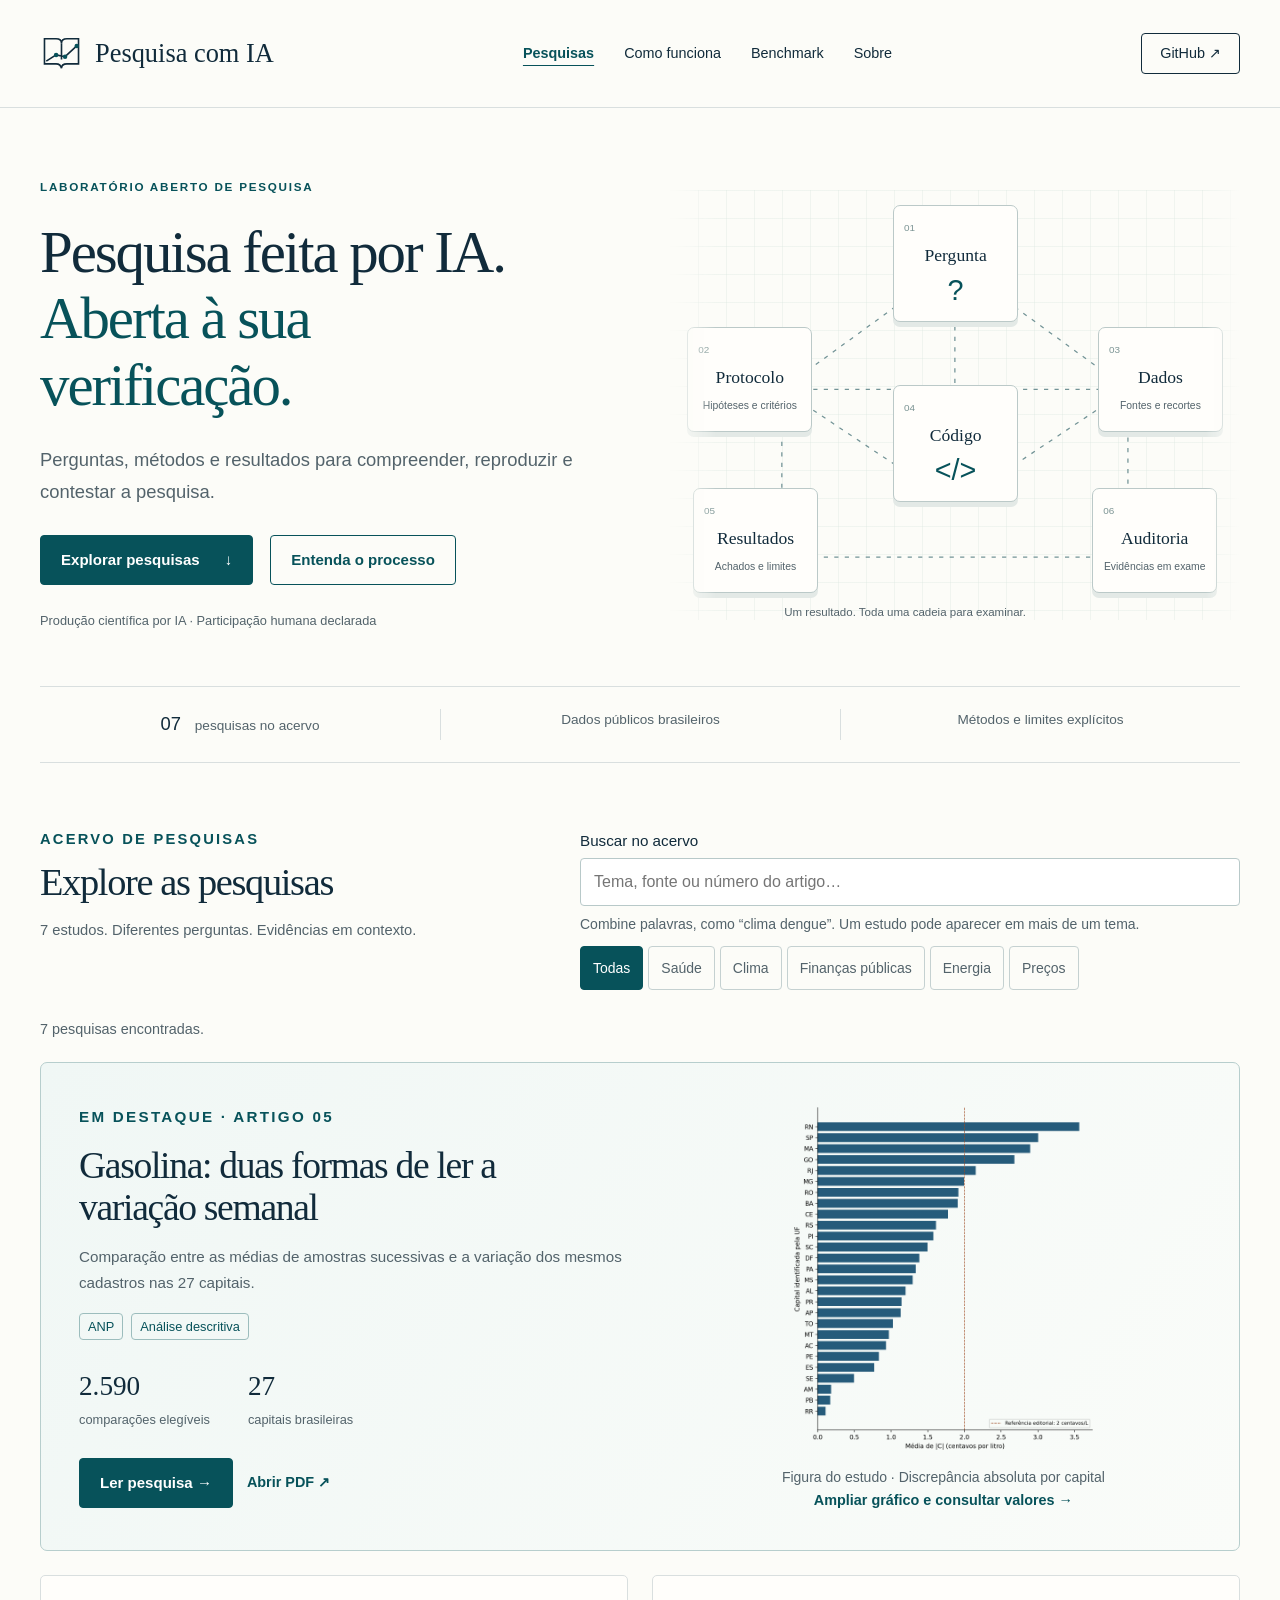
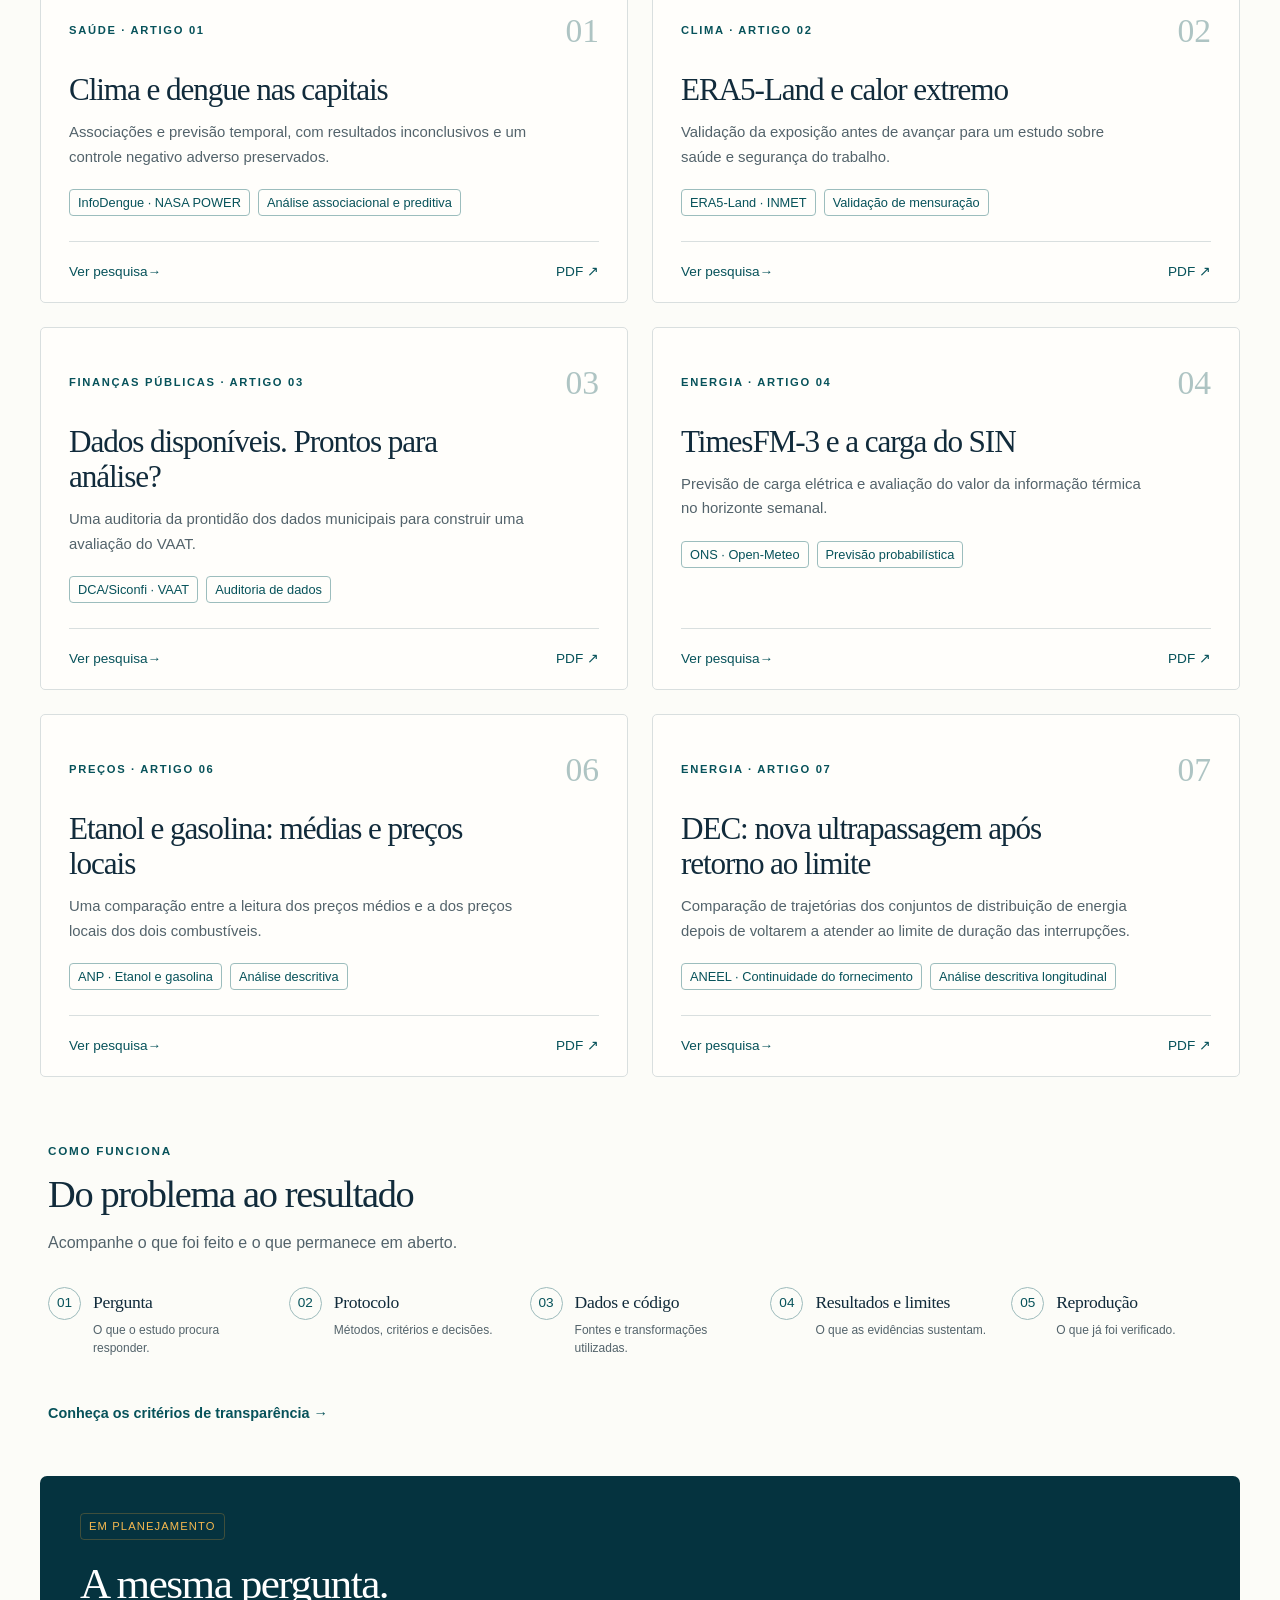
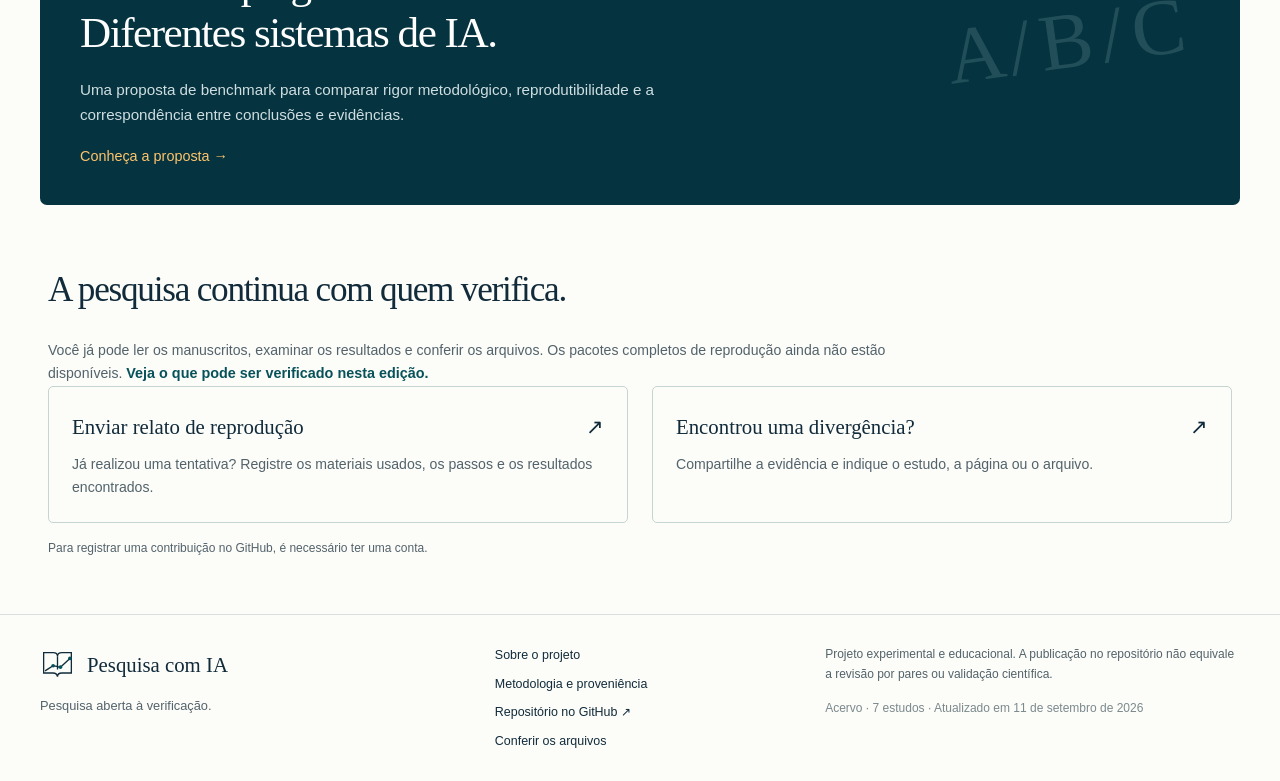
==== commit 2737b560: "Inclui artigos 6 e 7 e amplia o acervo publicado Publica os manuscritos finais de etanol/gasolina e " ====
--- a/index.html
+++ b/index.html
@@ -1,8 +1,8 @@
-<!doctype html><html lang="pt-BR"><head><meta charset="utf-8"><meta name="viewport" content="width=device-width, initial-scale=1"><title>Pesquisa aberta à verificação | Pesquisa com IA</title><meta name="description" content="Cinco pesquisas conduzidas por IA sobre dados públicos brasileiros. Consulte os manuscritos, os métodos e os limites de cada estudo."><meta name="theme-color" content="#073d45"><link rel="canonical" href="https://pesquisacomia.com.br/"><link rel="icon" href="favicon.svg" type="image/svg+xml"><link rel="stylesheet" href="style.css"><script src="app.js" defer></script></head><body><a class="skip" href="#conteudo">Pular para o conteúdo</a><header class="header"><a class="brand" href="index.html"><svg viewBox="0 0 48 44" aria-hidden="true"><path d="M5 5h13q6 0 6 5 0-5 6-5h13v28H30q-6 0-6 5-1-5-6-5H5Z"/><path d="M24 10v18M7 30l11-7 10 2 13-12"/><circle cx="18" cy="23" r="2.5"/><circle cx="28" cy="25" r="2.5"/><circle cx="41" cy="13" r="2.5"/></svg><span>Pesquisa com IA</span></a><nav aria-label="Navegação principal"><a data-acervo href="index.html#pesquisas" aria-current="page">Pesquisas</a><a href="metodologia.html">Como funciona</a><a href="index.html#benchmark">Benchmark</a><a href="sobre.html">Sobre</a></nav><a class="github" href="https://github.com/ltbltbltb2/pesquisacomia">GitHub <span aria-hidden="true">↗</span></a></header><main id="conteudo" tabindex="-1"><section class="hero"><div class="hero-copy"><p class="eyebrow">LABORATÓRIO ABERTO DE PESQUISA</p><h1>Pesquisa feita por IA.<br><em>Aberta à sua<br class="desktop-break"> verificação.</em></h1><p class="lead">Perguntas, métodos e resultados para compreender, reproduzir e contestar a pesquisa.</p><div class="actions"><a class="button" href="#pesquisas">Explorar pesquisas <span aria-hidden="true">↓</span></a><a class="button secondary" href="metodologia.html">Entenda o processo</a></div><p class="hero-caption">Produção científica por IA · Participação humana declarada</p></div><div class="evidence-map" role="img" aria-label="Cadeia de evidências: pergunta, protocolo, dados, código, resultados e auditoria"><svg class="connections" viewBox="0 0 520 410" aria-hidden="true"><path d="M260 70L95 190L260 300L425 190Z M260 70V300 M95 190H425 M95 190V350H425V190"/></svg><div class="map-node question"><span>01</span><strong>Pergunta</strong><b>?</b></div><div class="map-node protocol"><span>02</span><strong>Protocolo</strong><i>Hipóteses e critérios</i></div><div class="map-node data"><span>03</span><strong>Dados</strong><i>Fontes e recortes</i></div><div class="map-node code"><span>04</span><strong>Código</strong><b>&lt;/&gt;</b></div><div class="map-node results"><span>05</span><strong>Resultados</strong><i>Achados e limites</i></div><div class="map-node audit"><span>06</span><strong>Auditoria</strong><i>Evidências em exame</i></div><p>Um resultado. Toda uma cadeia para examinar.</p></div></section>
-<div class="fact-strip"><span><strong>05</strong> pesquisas no acervo</span><span>Dados públicos brasileiros</span><span>Métodos e limites explícitos</span></div>
-<section id="pesquisas" class="research"><div class="section-head"><div><p class="eyebrow">ACERVO INICIAL</p><h2>Explore as pesquisas</h2><p>Cinco estudos. Diferentes perguntas. Evidências em contexto.</p></div><div class="search-controls" hidden><label for="search">Buscar no acervo</label><input id="search" type="search" maxlength="200" placeholder="Tema, fonte ou número do artigo…" aria-describedby="search-help"><p id="search-help" class="small">Combine palavras, como “clima dengue”. Um estudo pode aparecer em mais de um tema.</p><div class="filters" role="group" aria-label="Filtrar por tema"><button type="button" data-filter="Todas" aria-pressed="true">Todas</button><button type="button" data-filter="Saúde" aria-pressed="false">Saúde</button><button type="button" data-filter="Clima" aria-pressed="false">Clima</button><button type="button" data-filter="Finanças públicas" aria-pressed="false">Finanças públicas</button><button type="button" data-filter="Energia" aria-pressed="false">Energia</button><button type="button" data-filter="Preços" aria-pressed="false">Preços</button></div><button class="clear-search" type="button" data-clear-search hidden>Limpar busca e filtros</button></div></div><p class="results-count" aria-live="polite" aria-atomic="true" hidden>5 pesquisas encontradas.</p>
+<!doctype html><html lang="pt-BR"><head><meta charset="utf-8"><meta name="viewport" content="width=device-width, initial-scale=1"><title>Pesquisa aberta à verificação | Pesquisa com IA</title><meta name="description" content="7 pesquisas conduzidas por IA sobre dados públicos brasileiros. Consulte os manuscritos, os métodos e os limites de cada estudo."><meta name="theme-color" content="#073d45"><link rel="canonical" href="https://pesquisacomia.com.br/"><link rel="icon" href="favicon.svg" type="image/svg+xml"><link rel="stylesheet" href="style.css"><script src="app.js" defer></script></head><body data-themes="Saúde|Clima|Finanças públicas|Energia|Preços"><a class="skip" href="#conteudo">Pular para o conteúdo</a><header class="header"><a class="brand" href="index.html"><svg viewBox="0 0 48 44" aria-hidden="true"><path d="M5 5h13q6 0 6 5 0-5 6-5h13v28H30q-6 0-6 5-1-5-6-5H5Z"/><path d="M24 10v18M7 30l11-7 10 2 13-12"/><circle cx="18" cy="23" r="2.5"/><circle cx="28" cy="25" r="2.5"/><circle cx="41" cy="13" r="2.5"/></svg><span>Pesquisa com IA</span></a><nav aria-label="Navegação principal"><a data-acervo href="index.html#pesquisas" aria-current="page">Pesquisas</a><a href="metodologia.html">Como funciona</a><a href="index.html#benchmark">Benchmark</a><a href="sobre.html">Sobre</a></nav><a class="github" href="https://github.com/ltbltbltb2/pesquisacomia">GitHub <span aria-hidden="true">↗</span></a></header><main id="conteudo" tabindex="-1"><section class="hero"><div class="hero-copy"><p class="eyebrow">LABORATÓRIO ABERTO DE PESQUISA</p><h1>Pesquisa feita por IA.<br><em>Aberta à sua<br class="desktop-break"> verificação.</em></h1><p class="lead">Perguntas, métodos e resultados para compreender, reproduzir e contestar a pesquisa.</p><div class="actions"><a class="button" href="#pesquisas">Explorar pesquisas <span aria-hidden="true">↓</span></a><a class="button secondary" href="metodologia.html">Entenda o processo</a></div><p class="hero-caption">Produção científica por IA · Participação humana declarada</p></div><div class="evidence-map" role="img" aria-label="Cadeia de evidências: pergunta, protocolo, dados, código, resultados e auditoria"><svg class="connections" viewBox="0 0 520 410" aria-hidden="true"><path d="M260 70L95 190L260 300L425 190Z M260 70V300 M95 190H425 M95 190V350H425V190"/></svg><div class="map-node question"><span>01</span><strong>Pergunta</strong><b>?</b></div><div class="map-node protocol"><span>02</span><strong>Protocolo</strong><i>Hipóteses e critérios</i></div><div class="map-node data"><span>03</span><strong>Dados</strong><i>Fontes e recortes</i></div><div class="map-node code"><span>04</span><strong>Código</strong><b>&lt;/&gt;</b></div><div class="map-node results"><span>05</span><strong>Resultados</strong><i>Achados e limites</i></div><div class="map-node audit"><span>06</span><strong>Auditoria</strong><i>Evidências em exame</i></div><p>Um resultado. Toda uma cadeia para examinar.</p></div></section>
+<div class="fact-strip"><span><strong>07</strong> pesquisas no acervo</span><span>Dados públicos brasileiros</span><span>Métodos e limites explícitos</span></div>
+<section id="pesquisas" class="research"><div class="section-head"><div><p class="eyebrow">ACERVO DE PESQUISAS</p><h2>Explore as pesquisas</h2><p>7 estudos. Diferentes perguntas. Evidências em contexto.</p></div><div class="search-controls" hidden><label for="search">Buscar no acervo</label><input id="search" type="search" maxlength="200" placeholder="Tema, fonte ou número do artigo…" aria-describedby="search-help"><p id="search-help" class="small">Combine palavras, como “clima dengue”. Um estudo pode aparecer em mais de um tema.</p><div class="filters" role="group" aria-label="Filtrar por tema"><button type="button" data-filter="Todas" aria-pressed="true">Todas</button><button type="button" data-filter="Saúde" aria-pressed="false">Saúde</button><button type="button" data-filter="Clima" aria-pressed="false">Clima</button><button type="button" data-filter="Finanças públicas" aria-pressed="false">Finanças públicas</button><button type="button" data-filter="Energia" aria-pressed="false">Energia</button><button type="button" data-filter="Preços" aria-pressed="false">Preços</button></div><button class="clear-search" type="button" data-clear-search hidden>Limpar busca e filtros</button></div></div><p class="results-count" aria-live="polite" aria-atomic="true" hidden>7 pesquisas encontradas.</p>
 <article class="featured" data-id="05" data-category="Preços" data-themes="Preços" data-search="artigo 05 pesquisa 5 Gasolina: duas formas de ler a variação semanal Variações semanais da gasolina comum nas capitais brasileiras: comparação entre amostras sucessivas e cadastros comuns Comparação entre as médias de amostras sucessivas e a variação dos mesmos cadastros nas 27 capitais. Quanto divergem a mudança das médias semanais e a mudança média dos cadastros presentes nas duas semanas? ANP · Gasolina comum Análise descritiva 2024–2025 · período reservado Preços"><div><p class="eyebrow">EM DESTAQUE · ARTIGO 05</p><h3><a data-study href="pesquisa-05.html">Gasolina: duas formas de ler a variação semanal</a></h3><p>Comparação entre as médias de amostras sucessivas e a variação dos mesmos cadastros nas 27 capitais.</p><div class="tags"><span>ANP</span><span>Análise descritiva</span></div><div class="feature-facts"><div><strong>2.590</strong><span>comparações elegíveis</span></div><div><strong>27</strong><span>capitais brasileiras</span></div></div><div class="actions"><a class="button" data-study href="pesquisa-05.html">Ler pesquisa →</a><a class="text-link" href="artigo-05.pdf">Abrir PDF ↗</a></div></div><figure><a data-study href="grafico-gasolina.html" aria-label="Ampliar gráfico e consultar valores por capital"><img src="gasolina-capitais.png" alt="Gráfico do artigo 5: discrepância absoluta média por capital, com referência editorial de dois centavos" width="1400" height="1600"></a><figcaption>Figura do estudo · Discrepância absoluta por capital<br><a class="text-link" data-study href="grafico-gasolina.html">Ampliar gráfico e consultar valores →</a></figcaption></figure></article>
-<div class="study-grid"><article class="study-card" data-id="01" data-category="Saúde" data-themes="Saúde|Clima" data-search="artigo 01 pesquisa 1 Clima e dengue nas capitais Clima e dengue nas 27 capitais brasileiras: associações não lineares e valor preditivo incremental em validação temporal retrospectiva, 2021–2025 Associações e previsão temporal, com resultados inconclusivos e um controle negativo adverso preservados. O clima acrescenta informação sobre a dengue depois de considerada a memória recente da transmissão? InfoDengue · NASA POWER Análise associacional e preditiva 2021–2025 Saúde Clima"><div class="card-top"><span class="eyebrow">Saúde · ARTIGO 01</span><span class="article-num" aria-hidden="true">01</span></div><h3><a data-study href="pesquisa-01.html">Clima e dengue nas capitais</a></h3><p>Associações e previsão temporal, com resultados inconclusivos e um controle negativo adverso preservados.</p><div class="tags"><span>InfoDengue · NASA POWER</span><span>Análise associacional e preditiva</span></div><div class="card-bottom"><a data-study href="pesquisa-01.html">Ver pesquisa <span aria-hidden="true">→</span></a><a href="artigo-01.pdf" aria-label="Abrir PDF do artigo 01">PDF ↗</a></div></article><article class="study-card" data-id="02" data-category="Clima" data-themes="Clima|Saúde" data-search="artigo 02 pesquisa 2 ERA5-Land e calor extremo ERA5-Land como proxy de calor extremo para saúde e segurança do trabalho: validação pré-especificada em 457 segmentos de estações automáticas do INMET, Brasil, 2007–2018 Validação da exposição antes de avançar para um estudo sobre saúde e segurança do trabalho. A temperatura máxima diária do ERA5-Land atende aos critérios definidos para representar a exposição ao calor extremo? ERA5-Land · INMET Validação de mensuração 2007–2018 Clima Saúde"><div class="card-top"><span class="eyebrow">Clima · ARTIGO 02</span><span class="article-num" aria-hidden="true">02</span></div><h3><a data-study href="pesquisa-02.html">ERA5-Land e calor extremo</a></h3><p>Validação da exposição antes de avançar para um estudo sobre saúde e segurança do trabalho.</p><div class="tags"><span>ERA5-Land · INMET</span><span>Validação de mensuração</span></div><div class="card-bottom"><a data-study href="pesquisa-02.html">Ver pesquisa <span aria-hidden="true">→</span></a><a href="artigo-02.pdf" aria-label="Abrir PDF do artigo 02">PDF ↗</a></div></article><article class="study-card" data-id="03" data-category="Finanças públicas" data-themes="Finanças públicas" data-search="artigo 03 pesquisa 3 Dados disponíveis. Prontos para análise? Disponibilidade formal não é prontidão analítica: auditoria reprodutível da DCA/Siconfi para avaliação municipal do VAAT Uma auditoria da prontidão dos dados municipais para construir uma avaliação do VAAT. A representação da DCA na API do Siconfi permite construir um desfecho municipal comparável de despesa paga em Educação, sem imputação? DCA/Siconfi · VAAT Auditoria de dados 2021–2025 Finanças públicas"><div class="card-top"><span class="eyebrow">Finanças públicas · ARTIGO 03</span><span class="article-num" aria-hidden="true">03</span></div><h3><a data-study href="pesquisa-03.html">Dados disponíveis. Prontos para análise?</a></h3><p>Uma auditoria da prontidão dos dados municipais para construir uma avaliação do VAAT.</p><div class="tags"><span>DCA/Siconfi · VAAT</span><span>Auditoria de dados</span></div><div class="card-bottom"><a data-study href="pesquisa-03.html">Ver pesquisa <span aria-hidden="true">→</span></a><a href="artigo-03.pdf" aria-label="Abrir PDF do artigo 03">PDF ↗</a></div></article><article class="study-card" data-id="04" data-category="Energia" data-themes="Energia" data-search="artigo 04 pesquisa 4 TimesFM-3 e a carga do SIN TimesFM-3 zero-shot na previsão pontual e probabilística da carga horária do SIN: valor da proxy térmica futura no horizonte semanal e ausência de evidência de ganho multivariado global Previsão de carga elétrica e avaliação do valor da informação térmica no horizonte semanal. A modelagem conjunta e a informação térmica futura melhoram a previsão da carga elétrica dos quatro subsistemas? ONS · Open-Meteo Previsão probabilística 2025–2026 · avaliação Energia"><div class="card-top"><span class="eyebrow">Energia · ARTIGO 04</span><span class="article-num" aria-hidden="true">04</span></div><h3><a data-study href="pesquisa-04.html">TimesFM-3 e a carga do SIN</a></h3><p>Previsão de carga elétrica e avaliação do valor da informação térmica no horizonte semanal.</p><div class="tags"><span>ONS · Open-Meteo</span><span>Previsão probabilística</span></div><div class="card-bottom"><a data-study href="pesquisa-04.html">Ver pesquisa <span aria-hidden="true">→</span></a><a href="artigo-04.pdf" aria-label="Abrir PDF do artigo 04">PDF ↗</a></div></article></div><div class="empty" hidden><p id="empty-message">Nenhuma pesquisa encontrada.</p><button class="button secondary" type="button" data-clear-search>Limpar busca e filtros</button></div></section>
+<div class="study-grid"><article class="study-card" data-id="01" data-category="Saúde" data-themes="Saúde|Clima" data-search="artigo 01 pesquisa 1 Clima e dengue nas capitais Clima e dengue nas 27 capitais brasileiras: associações não lineares e valor preditivo incremental em validação temporal retrospectiva, 2021–2025 Associações e previsão temporal, com resultados inconclusivos e um controle negativo adverso preservados. O clima acrescenta informação sobre a dengue depois de considerada a memória recente da transmissão? InfoDengue · NASA POWER Análise associacional e preditiva 2021–2025 Saúde Clima"><div class="card-top"><span class="eyebrow">Saúde · ARTIGO 01</span><span class="article-num" aria-hidden="true">01</span></div><h3><a data-study href="pesquisa-01.html">Clima e dengue nas capitais</a></h3><p>Associações e previsão temporal, com resultados inconclusivos e um controle negativo adverso preservados.</p><div class="tags"><span>InfoDengue · NASA POWER</span><span>Análise associacional e preditiva</span></div><div class="card-bottom"><a data-study href="pesquisa-01.html">Ver pesquisa <span aria-hidden="true">→</span></a><a href="artigo-01.pdf" aria-label="Abrir PDF do artigo 01">PDF ↗</a></div></article><article class="study-card" data-id="02" data-category="Clima" data-themes="Clima|Saúde" data-search="artigo 02 pesquisa 2 ERA5-Land e calor extremo ERA5-Land como proxy de calor extremo para saúde e segurança do trabalho: validação pré-especificada em 457 segmentos de estações automáticas do INMET, Brasil, 2007–2018 Validação da exposição antes de avançar para um estudo sobre saúde e segurança do trabalho. A temperatura máxima diária do ERA5-Land atende aos critérios definidos para representar a exposição ao calor extremo? ERA5-Land · INMET Validação de mensuração 2007–2018 Clima Saúde"><div class="card-top"><span class="eyebrow">Clima · ARTIGO 02</span><span class="article-num" aria-hidden="true">02</span></div><h3><a data-study href="pesquisa-02.html">ERA5-Land e calor extremo</a></h3><p>Validação da exposição antes de avançar para um estudo sobre saúde e segurança do trabalho.</p><div class="tags"><span>ERA5-Land · INMET</span><span>Validação de mensuração</span></div><div class="card-bottom"><a data-study href="pesquisa-02.html">Ver pesquisa <span aria-hidden="true">→</span></a><a href="artigo-02.pdf" aria-label="Abrir PDF do artigo 02">PDF ↗</a></div></article><article class="study-card" data-id="03" data-category="Finanças públicas" data-themes="Finanças públicas" data-search="artigo 03 pesquisa 3 Dados disponíveis. Prontos para análise? Disponibilidade formal não é prontidão analítica: auditoria reprodutível da DCA/Siconfi para avaliação municipal do VAAT Uma auditoria da prontidão dos dados municipais para construir uma avaliação do VAAT. A representação da DCA na API do Siconfi permite construir um desfecho municipal comparável de despesa paga em Educação, sem imputação? DCA/Siconfi · VAAT Auditoria de dados 2021–2025 Finanças públicas"><div class="card-top"><span class="eyebrow">Finanças públicas · ARTIGO 03</span><span class="article-num" aria-hidden="true">03</span></div><h3><a data-study href="pesquisa-03.html">Dados disponíveis. Prontos para análise?</a></h3><p>Uma auditoria da prontidão dos dados municipais para construir uma avaliação do VAAT.</p><div class="tags"><span>DCA/Siconfi · VAAT</span><span>Auditoria de dados</span></div><div class="card-bottom"><a data-study href="pesquisa-03.html">Ver pesquisa <span aria-hidden="true">→</span></a><a href="artigo-03.pdf" aria-label="Abrir PDF do artigo 03">PDF ↗</a></div></article><article class="study-card" data-id="04" data-category="Energia" data-themes="Energia" data-search="artigo 04 pesquisa 4 TimesFM-3 e a carga do SIN TimesFM-3 zero-shot na previsão pontual e probabilística da carga horária do SIN: valor da proxy térmica futura no horizonte semanal e ausência de evidência de ganho multivariado global Previsão de carga elétrica e avaliação do valor da informação térmica no horizonte semanal. A modelagem conjunta e a informação térmica futura melhoram a previsão da carga elétrica dos quatro subsistemas? ONS · Open-Meteo Previsão probabilística 2025–2026 · avaliação Energia"><div class="card-top"><span class="eyebrow">Energia · ARTIGO 04</span><span class="article-num" aria-hidden="true">04</span></div><h3><a data-study href="pesquisa-04.html">TimesFM-3 e a carga do SIN</a></h3><p>Previsão de carga elétrica e avaliação do valor da informação térmica no horizonte semanal.</p><div class="tags"><span>ONS · Open-Meteo</span><span>Previsão probabilística</span></div><div class="card-bottom"><a data-study href="pesquisa-04.html">Ver pesquisa <span aria-hidden="true">→</span></a><a href="artigo-04.pdf" aria-label="Abrir PDF do artigo 04">PDF ↗</a></div></article><article class="study-card" data-id="06" data-category="Preços" data-themes="Preços" data-search="artigo 06 pesquisa 6 Etanol e gasolina: médias e preços locais Preços relativos de etanol e gasolina e discordância entre agregados e observações locais em 26 capitais brasileiras Uma comparação entre a leitura dos preços médios e a dos preços locais dos dois combustíveis. Quanto a classificação dos preços médios de etanol e gasolina diverge das classificações dos preços observados no mesmo cadastro e data? ANP · Etanol e gasolina Análise descritiva 2024–2025 Preços"><div class="card-top"><span class="eyebrow">Preços · ARTIGO 06</span><span class="article-num" aria-hidden="true">06</span></div><h3><a data-study href="pesquisa-06.html">Etanol e gasolina: médias e preços locais</a></h3><p>Uma comparação entre a leitura dos preços médios e a dos preços locais dos dois combustíveis.</p><div class="tags"><span>ANP · Etanol e gasolina</span><span>Análise descritiva</span></div><div class="card-bottom"><a data-study href="pesquisa-06.html">Ver pesquisa <span aria-hidden="true">→</span></a><a href="artigo-06.pdf" aria-label="Abrir PDF do artigo 06">PDF ↗</a></div></article><article class="study-card" data-id="07" data-category="Energia" data-themes="Energia" data-search="artigo 07 pesquisa 7 DEC: nova ultrapassagem após retorno ao limite Reincidência no ano seguinte ao retorno ao limite de DEC — Análise longitudinal de conjuntos de distribuição de energia elétrica no Brasil, 2020–2025 Comparação de trajetórias dos conjuntos de distribuição de energia depois de voltarem a atender ao limite de duração das interrupções. Entre conjuntos que voltaram a atender ao limite de duração das interrupções, a ultrapassagem no ano seguinte é mais frequente do que entre os que já atendiam ao limite por dois anos? ANEEL · Continuidade do fornecimento Análise descritiva longitudinal 2020–2025 Energia"><div class="card-top"><span class="eyebrow">Energia · ARTIGO 07</span><span class="article-num" aria-hidden="true">07</span></div><h3><a data-study href="pesquisa-07.html">DEC: nova ultrapassagem após retorno ao limite</a></h3><p>Comparação de trajetórias dos conjuntos de distribuição de energia depois de voltarem a atender ao limite de duração das interrupções.</p><div class="tags"><span>ANEEL · Continuidade do fornecimento</span><span>Análise descritiva longitudinal</span></div><div class="card-bottom"><a data-study href="pesquisa-07.html">Ver pesquisa <span aria-hidden="true">→</span></a><a href="artigo-07.pdf" aria-label="Abrir PDF do artigo 07">PDF ↗</a></div></article></div><div class="empty" hidden><p id="empty-message">Nenhuma pesquisa encontrada.</p><button class="button secondary" type="button" data-clear-search>Limpar busca e filtros</button></div></section>
 <section class="process"><div><p class="eyebrow">COMO FUNCIONA</p><h2>Do problema ao resultado</h2><p>Acompanhe o que foi feito e o que permanece em aberto.</p></div><ol><li><span>01</span><div><h3>Pergunta</h3><p>O que o estudo procura responder.</p></div></li><li><span>02</span><div><h3>Protocolo</h3><p>Métodos, critérios e decisões.</p></div></li><li><span>03</span><div><h3>Dados e código</h3><p>Fontes e transformações utilizadas.</p></div></li><li><span>04</span><div><h3>Resultados e limites</h3><p>O que as evidências sustentam.</p></div></li><li><span>05</span><div><h3>Reprodução</h3><p>O que já foi verificado.</p></div></li></ol><a class="text-link" href="metodologia.html">Conheça os critérios de transparência →</a></section>
 <section class="benchmark" id="benchmark"><span class="badge">EM PLANEJAMENTO</span><h2>A mesma pergunta.<br>Diferentes sistemas de IA.</h2><p>Uma proposta de benchmark para comparar rigor metodológico, reprodutibilidade e a correspondência entre conclusões e evidências.</p><a href="sobre.html#benchmark">Conheça a proposta →</a><div class="benchmark-mark" aria-hidden="true">A / B / C</div></section>
-<section class="participate"><h2>A pesquisa continua com quem verifica.</h2><p>Você já pode ler os manuscritos, examinar os resultados e conferir os arquivos. Os pacotes completos de reprodução ainda não estão disponíveis. <a class="text-link" href="metodologia.html#verificar">Veja o que pode ser verificado nesta edição.</a></p><div><a href="https://github.com/ltbltbltb2/pesquisacomia/issues/new?title=Relato%20de%20reproducao"><strong>Enviar relato de reprodução <span>↗</span></strong><p>Já realizou uma tentativa? Registre os materiais usados, os passos e os resultados encontrados.</p></a><a href="https://github.com/ltbltbltb2/pesquisacomia/issues/new?title=Relato%20de%20divergencia"><strong>Encontrou uma divergência? <span>↗</span></strong><p>Compartilhe a evidência e indique o estudo, a página ou o arquivo.</p></a></div><p class="small">Para registrar uma contribuição no GitHub, é necessário ter uma conta.</p></section></main><footer><div><a class="brand" href="index.html"><svg viewBox="0 0 48 44" aria-hidden="true"><path d="M5 5h13q6 0 6 5 0-5 6-5h13v28H30q-6 0-6 5-1-5-6-5H5Z"/><path d="M24 10v18M7 30l11-7 10 2 13-12"/><circle cx="18" cy="23" r="2.5"/><circle cx="28" cy="25" r="2.5"/><circle cx="41" cy="13" r="2.5"/></svg><span>Pesquisa com IA</span></a><p>Pesquisa aberta à verificação.</p></div><div class="footerlinks"><a href="sobre.html">Sobre o projeto</a><a href="metodologia.html">Metodologia e proveniência</a><a href="https://github.com/ltbltbltb2/pesquisacomia">Repositório no GitHub ↗</a><a data-study href="integridade.html">Conferir os arquivos</a></div><p class="disclaimer">Projeto experimental e educacional. A publicação no repositório não equivale a revisão por pares ou validação científica.<br><span>Acervo inicial · 5 estudos · Setembro de 2026</span></p></footer></body></html>+<section class="participate"><h2>A pesquisa continua com quem verifica.</h2><p>Você já pode ler os manuscritos, examinar os resultados e conferir os arquivos. Os pacotes completos de reprodução ainda não estão disponíveis. <a class="text-link" href="metodologia.html#verificar">Veja o que pode ser verificado nesta edição.</a></p><div><a href="https://github.com/ltbltbltb2/pesquisacomia/issues/new?title=Relato%20de%20reproducao"><strong>Enviar relato de reprodução <span>↗</span></strong><p>Já realizou uma tentativa? Registre os materiais usados, os passos e os resultados encontrados.</p></a><a href="https://github.com/ltbltbltb2/pesquisacomia/issues/new?title=Relato%20de%20divergencia"><strong>Encontrou uma divergência? <span>↗</span></strong><p>Compartilhe a evidência e indique o estudo, a página ou o arquivo.</p></a></div><p class="small">Para registrar uma contribuição no GitHub, é necessário ter uma conta.</p></section></main><footer><div><a class="brand" href="index.html"><svg viewBox="0 0 48 44" aria-hidden="true"><path d="M5 5h13q6 0 6 5 0-5 6-5h13v28H30q-6 0-6 5-1-5-6-5H5Z"/><path d="M24 10v18M7 30l11-7 10 2 13-12"/><circle cx="18" cy="23" r="2.5"/><circle cx="28" cy="25" r="2.5"/><circle cx="41" cy="13" r="2.5"/></svg><span>Pesquisa com IA</span></a><p>Pesquisa aberta à verificação.</p></div><div class="footerlinks"><a href="sobre.html">Sobre o projeto</a><a href="metodologia.html">Metodologia e proveniência</a><a href="https://github.com/ltbltbltb2/pesquisacomia">Repositório no GitHub ↗</a><a data-study href="integridade.html">Conferir os arquivos</a></div><p class="disclaimer">Projeto experimental e educacional. A publicação no repositório não equivale a revisão por pares ou validação científica.<br><span>Acervo · 7 estudos · Atualizado em 11 de setembro de 2026</span></p></footer></body></html>
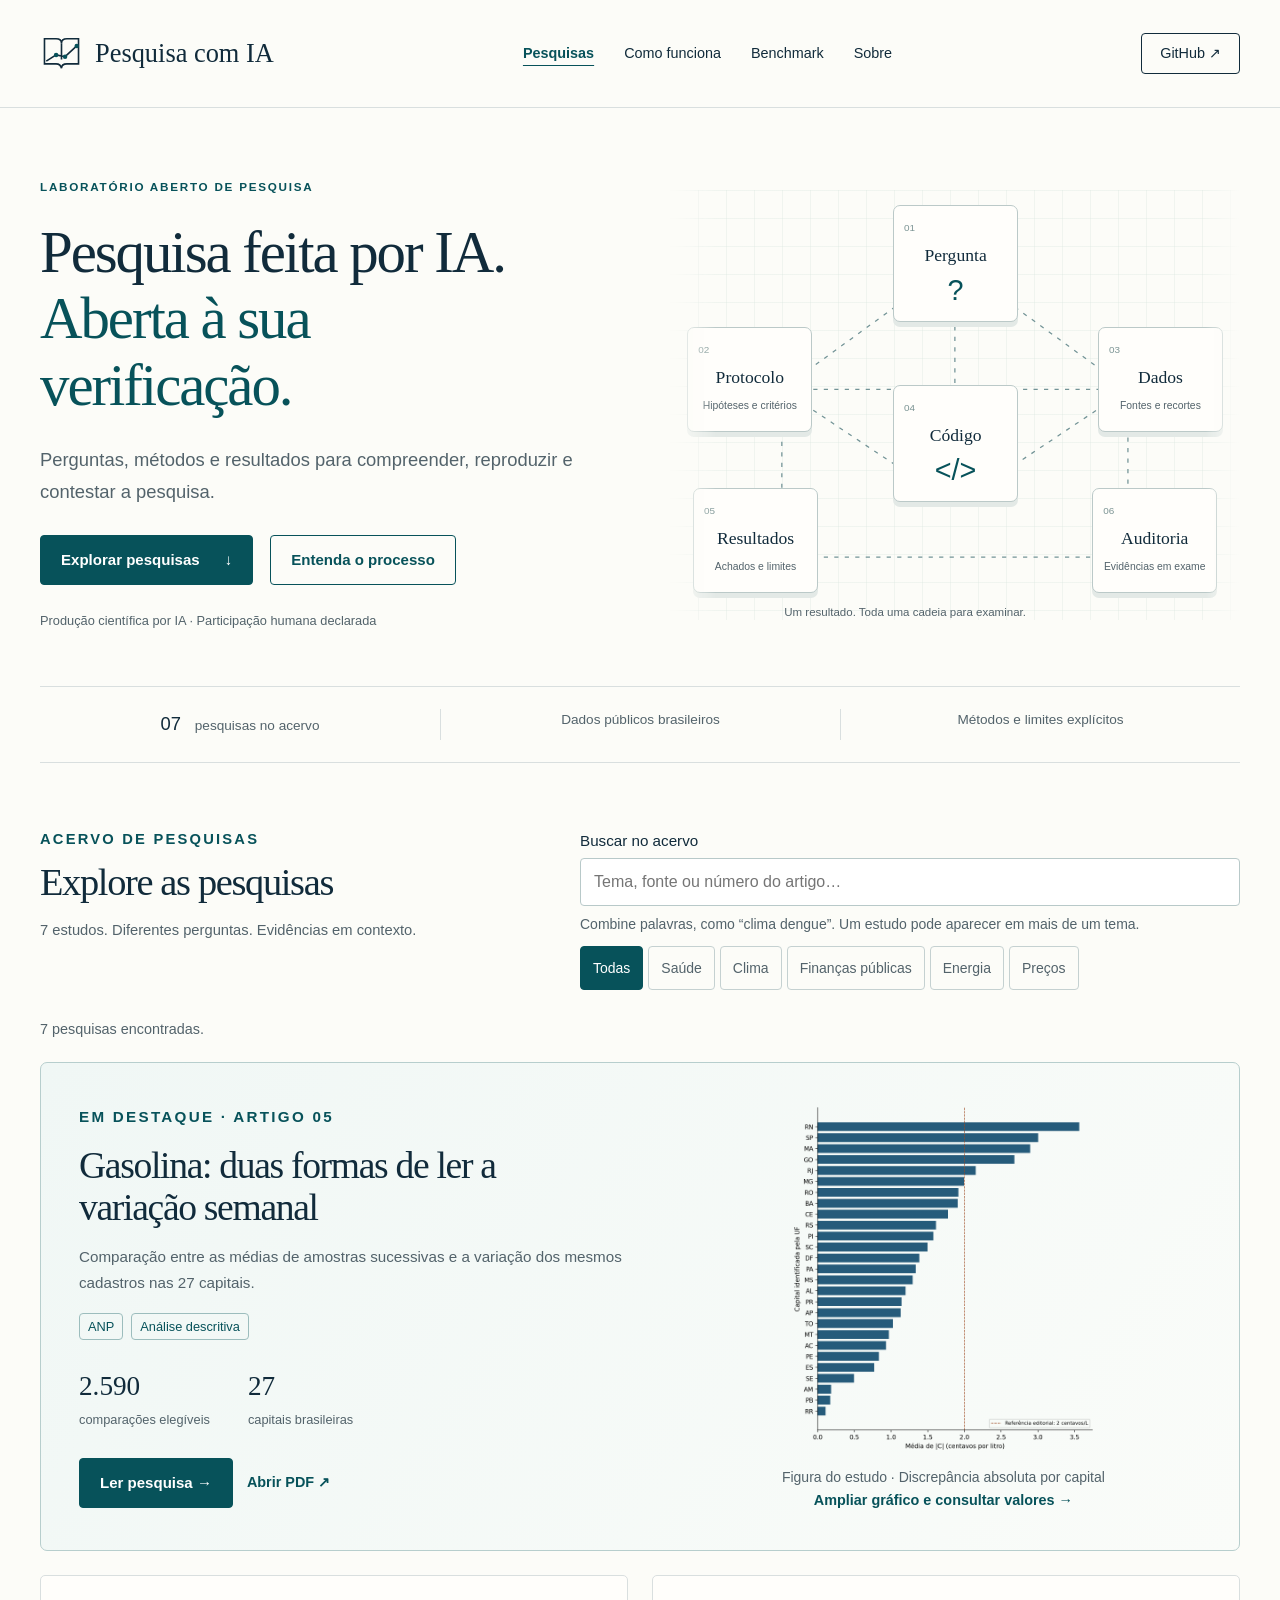
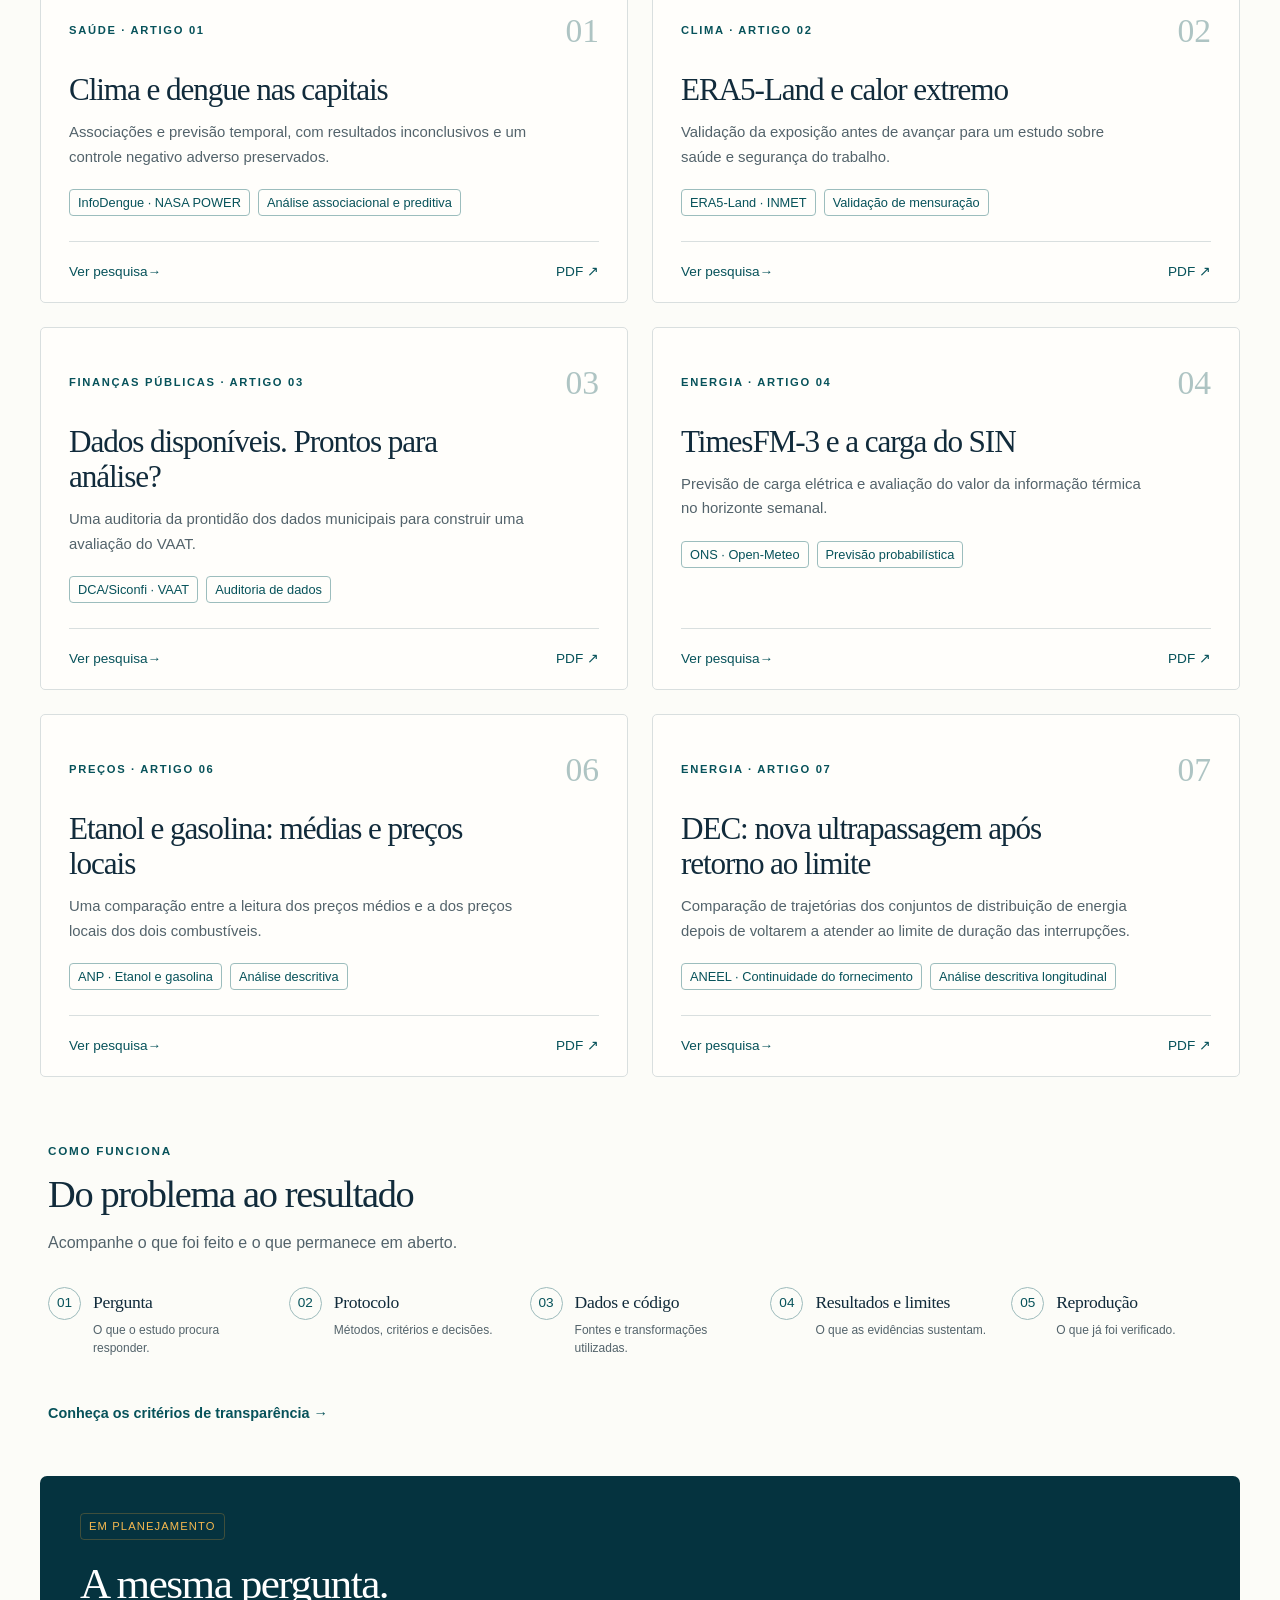
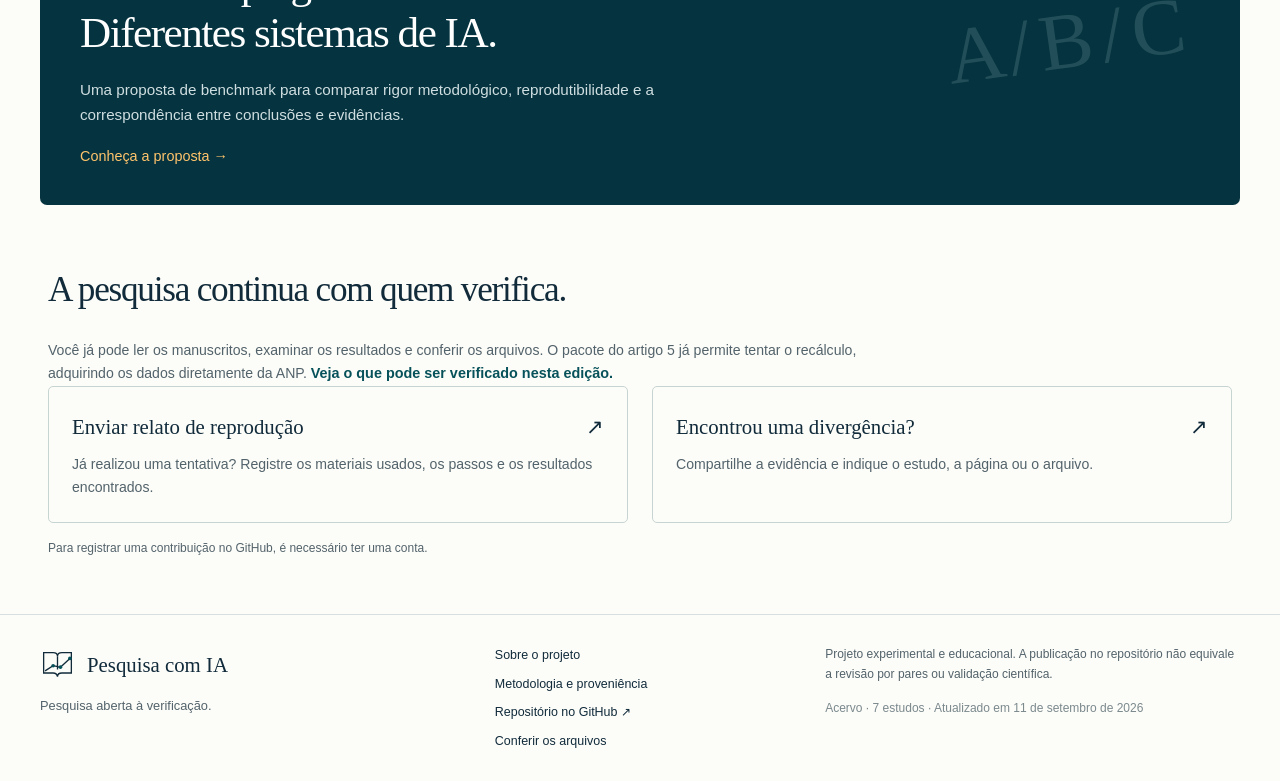
==== commit cb094f7b: "Publica reprodução do artigo 5 com dados oficiais e revisão do ZIP Disponibiliza o pacote 1.0.0 e in" ====
--- a/index.html
+++ b/index.html
@@ -5,4 +5,4 @@
 <div class="study-grid"><article class="study-card" data-id="01" data-category="Saúde" data-themes="Saúde|Clima" data-search="artigo 01 pesquisa 1 Clima e dengue nas capitais Clima e dengue nas 27 capitais brasileiras: associações não lineares e valor preditivo incremental em validação temporal retrospectiva, 2021–2025 Associações e previsão temporal, com resultados inconclusivos e um controle negativo adverso preservados. O clima acrescenta informação sobre a dengue depois de considerada a memória recente da transmissão? InfoDengue · NASA POWER Análise associacional e preditiva 2021–2025 Saúde Clima"><div class="card-top"><span class="eyebrow">Saúde · ARTIGO 01</span><span class="article-num" aria-hidden="true">01</span></div><h3><a data-study href="pesquisa-01.html">Clima e dengue nas capitais</a></h3><p>Associações e previsão temporal, com resultados inconclusivos e um controle negativo adverso preservados.</p><div class="tags"><span>InfoDengue · NASA POWER</span><span>Análise associacional e preditiva</span></div><div class="card-bottom"><a data-study href="pesquisa-01.html">Ver pesquisa <span aria-hidden="true">→</span></a><a href="artigo-01.pdf" aria-label="Abrir PDF do artigo 01">PDF ↗</a></div></article><article class="study-card" data-id="02" data-category="Clima" data-themes="Clima|Saúde" data-search="artigo 02 pesquisa 2 ERA5-Land e calor extremo ERA5-Land como proxy de calor extremo para saúde e segurança do trabalho: validação pré-especificada em 457 segmentos de estações automáticas do INMET, Brasil, 2007–2018 Validação da exposição antes de avançar para um estudo sobre saúde e segurança do trabalho. A temperatura máxima diária do ERA5-Land atende aos critérios definidos para representar a exposição ao calor extremo? ERA5-Land · INMET Validação de mensuração 2007–2018 Clima Saúde"><div class="card-top"><span class="eyebrow">Clima · ARTIGO 02</span><span class="article-num" aria-hidden="true">02</span></div><h3><a data-study href="pesquisa-02.html">ERA5-Land e calor extremo</a></h3><p>Validação da exposição antes de avançar para um estudo sobre saúde e segurança do trabalho.</p><div class="tags"><span>ERA5-Land · INMET</span><span>Validação de mensuração</span></div><div class="card-bottom"><a data-study href="pesquisa-02.html">Ver pesquisa <span aria-hidden="true">→</span></a><a href="artigo-02.pdf" aria-label="Abrir PDF do artigo 02">PDF ↗</a></div></article><article class="study-card" data-id="03" data-category="Finanças públicas" data-themes="Finanças públicas" data-search="artigo 03 pesquisa 3 Dados disponíveis. Prontos para análise? Disponibilidade formal não é prontidão analítica: auditoria reprodutível da DCA/Siconfi para avaliação municipal do VAAT Uma auditoria da prontidão dos dados municipais para construir uma avaliação do VAAT. A representação da DCA na API do Siconfi permite construir um desfecho municipal comparável de despesa paga em Educação, sem imputação? DCA/Siconfi · VAAT Auditoria de dados 2021–2025 Finanças públicas"><div class="card-top"><span class="eyebrow">Finanças públicas · ARTIGO 03</span><span class="article-num" aria-hidden="true">03</span></div><h3><a data-study href="pesquisa-03.html">Dados disponíveis. Prontos para análise?</a></h3><p>Uma auditoria da prontidão dos dados municipais para construir uma avaliação do VAAT.</p><div class="tags"><span>DCA/Siconfi · VAAT</span><span>Auditoria de dados</span></div><div class="card-bottom"><a data-study href="pesquisa-03.html">Ver pesquisa <span aria-hidden="true">→</span></a><a href="artigo-03.pdf" aria-label="Abrir PDF do artigo 03">PDF ↗</a></div></article><article class="study-card" data-id="04" data-category="Energia" data-themes="Energia" data-search="artigo 04 pesquisa 4 TimesFM-3 e a carga do SIN TimesFM-3 zero-shot na previsão pontual e probabilística da carga horária do SIN: valor da proxy térmica futura no horizonte semanal e ausência de evidência de ganho multivariado global Previsão de carga elétrica e avaliação do valor da informação térmica no horizonte semanal. A modelagem conjunta e a informação térmica futura melhoram a previsão da carga elétrica dos quatro subsistemas? ONS · Open-Meteo Previsão probabilística 2025–2026 · avaliação Energia"><div class="card-top"><span class="eyebrow">Energia · ARTIGO 04</span><span class="article-num" aria-hidden="true">04</span></div><h3><a data-study href="pesquisa-04.html">TimesFM-3 e a carga do SIN</a></h3><p>Previsão de carga elétrica e avaliação do valor da informação térmica no horizonte semanal.</p><div class="tags"><span>ONS · Open-Meteo</span><span>Previsão probabilística</span></div><div class="card-bottom"><a data-study href="pesquisa-04.html">Ver pesquisa <span aria-hidden="true">→</span></a><a href="artigo-04.pdf" aria-label="Abrir PDF do artigo 04">PDF ↗</a></div></article><article class="study-card" data-id="06" data-category="Preços" data-themes="Preços" data-search="artigo 06 pesquisa 6 Etanol e gasolina: médias e preços locais Preços relativos de etanol e gasolina e discordância entre agregados e observações locais em 26 capitais brasileiras Uma comparação entre a leitura dos preços médios e a dos preços locais dos dois combustíveis. Quanto a classificação dos preços médios de etanol e gasolina diverge das classificações dos preços observados no mesmo cadastro e data? ANP · Etanol e gasolina Análise descritiva 2024–2025 Preços"><div class="card-top"><span class="eyebrow">Preços · ARTIGO 06</span><span class="article-num" aria-hidden="true">06</span></div><h3><a data-study href="pesquisa-06.html">Etanol e gasolina: médias e preços locais</a></h3><p>Uma comparação entre a leitura dos preços médios e a dos preços locais dos dois combustíveis.</p><div class="tags"><span>ANP · Etanol e gasolina</span><span>Análise descritiva</span></div><div class="card-bottom"><a data-study href="pesquisa-06.html">Ver pesquisa <span aria-hidden="true">→</span></a><a href="artigo-06.pdf" aria-label="Abrir PDF do artigo 06">PDF ↗</a></div></article><article class="study-card" data-id="07" data-category="Energia" data-themes="Energia" data-search="artigo 07 pesquisa 7 DEC: nova ultrapassagem após retorno ao limite Reincidência no ano seguinte ao retorno ao limite de DEC — Análise longitudinal de conjuntos de distribuição de energia elétrica no Brasil, 2020–2025 Comparação de trajetórias dos conjuntos de distribuição de energia depois de voltarem a atender ao limite de duração das interrupções. Entre conjuntos que voltaram a atender ao limite de duração das interrupções, a ultrapassagem no ano seguinte é mais frequente do que entre os que já atendiam ao limite por dois anos? ANEEL · Continuidade do fornecimento Análise descritiva longitudinal 2020–2025 Energia"><div class="card-top"><span class="eyebrow">Energia · ARTIGO 07</span><span class="article-num" aria-hidden="true">07</span></div><h3><a data-study href="pesquisa-07.html">DEC: nova ultrapassagem após retorno ao limite</a></h3><p>Comparação de trajetórias dos conjuntos de distribuição de energia depois de voltarem a atender ao limite de duração das interrupções.</p><div class="tags"><span>ANEEL · Continuidade do fornecimento</span><span>Análise descritiva longitudinal</span></div><div class="card-bottom"><a data-study href="pesquisa-07.html">Ver pesquisa <span aria-hidden="true">→</span></a><a href="artigo-07.pdf" aria-label="Abrir PDF do artigo 07">PDF ↗</a></div></article></div><div class="empty" hidden><p id="empty-message">Nenhuma pesquisa encontrada.</p><button class="button secondary" type="button" data-clear-search>Limpar busca e filtros</button></div></section>
 <section class="process"><div><p class="eyebrow">COMO FUNCIONA</p><h2>Do problema ao resultado</h2><p>Acompanhe o que foi feito e o que permanece em aberto.</p></div><ol><li><span>01</span><div><h3>Pergunta</h3><p>O que o estudo procura responder.</p></div></li><li><span>02</span><div><h3>Protocolo</h3><p>Métodos, critérios e decisões.</p></div></li><li><span>03</span><div><h3>Dados e código</h3><p>Fontes e transformações utilizadas.</p></div></li><li><span>04</span><div><h3>Resultados e limites</h3><p>O que as evidências sustentam.</p></div></li><li><span>05</span><div><h3>Reprodução</h3><p>O que já foi verificado.</p></div></li></ol><a class="text-link" href="metodologia.html">Conheça os critérios de transparência →</a></section>
 <section class="benchmark" id="benchmark"><span class="badge">EM PLANEJAMENTO</span><h2>A mesma pergunta.<br>Diferentes sistemas de IA.</h2><p>Uma proposta de benchmark para comparar rigor metodológico, reprodutibilidade e a correspondência entre conclusões e evidências.</p><a href="sobre.html#benchmark">Conheça a proposta →</a><div class="benchmark-mark" aria-hidden="true">A / B / C</div></section>
-<section class="participate"><h2>A pesquisa continua com quem verifica.</h2><p>Você já pode ler os manuscritos, examinar os resultados e conferir os arquivos. Os pacotes completos de reprodução ainda não estão disponíveis. <a class="text-link" href="metodologia.html#verificar">Veja o que pode ser verificado nesta edição.</a></p><div><a href="https://github.com/ltbltbltb2/pesquisacomia/issues/new?title=Relato%20de%20reproducao"><strong>Enviar relato de reprodução <span>↗</span></strong><p>Já realizou uma tentativa? Registre os materiais usados, os passos e os resultados encontrados.</p></a><a href="https://github.com/ltbltbltb2/pesquisacomia/issues/new?title=Relato%20de%20divergencia"><strong>Encontrou uma divergência? <span>↗</span></strong><p>Compartilhe a evidência e indique o estudo, a página ou o arquivo.</p></a></div><p class="small">Para registrar uma contribuição no GitHub, é necessário ter uma conta.</p></section></main><footer><div><a class="brand" href="index.html"><svg viewBox="0 0 48 44" aria-hidden="true"><path d="M5 5h13q6 0 6 5 0-5 6-5h13v28H30q-6 0-6 5-1-5-6-5H5Z"/><path d="M24 10v18M7 30l11-7 10 2 13-12"/><circle cx="18" cy="23" r="2.5"/><circle cx="28" cy="25" r="2.5"/><circle cx="41" cy="13" r="2.5"/></svg><span>Pesquisa com IA</span></a><p>Pesquisa aberta à verificação.</p></div><div class="footerlinks"><a href="sobre.html">Sobre o projeto</a><a href="metodologia.html">Metodologia e proveniência</a><a href="https://github.com/ltbltbltb2/pesquisacomia">Repositório no GitHub ↗</a><a data-study href="integridade.html">Conferir os arquivos</a></div><p class="disclaimer">Projeto experimental e educacional. A publicação no repositório não equivale a revisão por pares ou validação científica.<br><span>Acervo · 7 estudos · Atualizado em 11 de setembro de 2026</span></p></footer></body></html>+<section class="participate"><h2>A pesquisa continua com quem verifica.</h2><p>Você já pode ler os manuscritos, examinar os resultados e conferir os arquivos. O <a href="pesquisa-05.html#reproducao">pacote do artigo 5 já permite tentar o recálculo</a>, adquirindo os dados diretamente da ANP. <a class="text-link" href="metodologia.html#verificar">Veja o que pode ser verificado nesta edição.</a></p><div><a href="https://github.com/ltbltbltb2/pesquisacomia/issues/new?title=Relato%20de%20reproducao"><strong>Enviar relato de reprodução <span>↗</span></strong><p>Já realizou uma tentativa? Registre os materiais usados, os passos e os resultados encontrados.</p></a><a href="https://github.com/ltbltbltb2/pesquisacomia/issues/new?title=Relato%20de%20divergencia"><strong>Encontrou uma divergência? <span>↗</span></strong><p>Compartilhe a evidência e indique o estudo, a página ou o arquivo.</p></a></div><p class="small">Para registrar uma contribuição no GitHub, é necessário ter uma conta.</p></section></main><footer><div><a class="brand" href="index.html"><svg viewBox="0 0 48 44" aria-hidden="true"><path d="M5 5h13q6 0 6 5 0-5 6-5h13v28H30q-6 0-6 5-1-5-6-5H5Z"/><path d="M24 10v18M7 30l11-7 10 2 13-12"/><circle cx="18" cy="23" r="2.5"/><circle cx="28" cy="25" r="2.5"/><circle cx="41" cy="13" r="2.5"/></svg><span>Pesquisa com IA</span></a><p>Pesquisa aberta à verificação.</p></div><div class="footerlinks"><a href="sobre.html">Sobre o projeto</a><a href="metodologia.html">Metodologia e proveniência</a><a href="https://github.com/ltbltbltb2/pesquisacomia">Repositório no GitHub ↗</a><a data-study href="integridade.html">Conferir os arquivos</a></div><p class="disclaimer">Projeto experimental e educacional. A publicação no repositório não equivale a revisão por pares ou validação científica.<br><span>Acervo · 7 estudos · Atualizado em 11 de setembro de 2026</span></p></footer></body></html>
--- a/style.css
+++ b/style.css
@@ -7,3 +7,5 @@
 @media(max-width:700px){.detail-layout aside{grid-row:auto}.detail h1{font-size:2rem}.detail-layout{margin-top:28px}.header nav{font-size:.875rem;flex-wrap:wrap;gap:6px 12px;justify-content:flex-start}.header nav a{padding:0 3px}.header{gap:12px}.header .brand{font-size:1.25rem}.github{font-size:.875rem;min-height:44px;display:inline-flex;align-items:center}.featured{padding:20px}.featured figure img{max-height:none;width:100%}.featured h3{font-size:1.9rem}.feature-facts{gap:26px}.full-title{padding:10px 12px}.chart-page .actions{gap:12px}.data-table th,.data-table td{padding:10px 6px}.data-table th{font-size:.9rem}.file-check{padding:16px}.file-check input{font-size:.875rem}.prose h1{font-size:2.2rem;overflow-wrap:break-word}.download{font-size:1rem}.detail .actions .text-link{min-height:44px;display:inline-flex;align-items:center}.full-title summary{font-size:.9rem}.search-controls{margin-top:20px}.featured .actions .text-link{padding:10px 0}}
 @media(min-width:1001px){.section-head{align-items:flex-start}.search-controls{width:55%;max-width:none}}
 .chart-scroll.enlarged{max-height:75vh}.file-check input::file-selector-button{min-height:44px;border:1px solid var(--teal);border-radius:4px;background:white;color:var(--teal);padding:8px 12px;margin-right:8px;cursor:pointer}
+
+.reproduction pre{max-width:100%;overflow-x:auto;padding:1rem;background:#eef3f2;border-radius:.5rem}.reproduction details{margin:1rem 0}.reproduction summary{cursor:pointer;font-weight:600}.reproduction code{overflow-wrap:anywhere}
